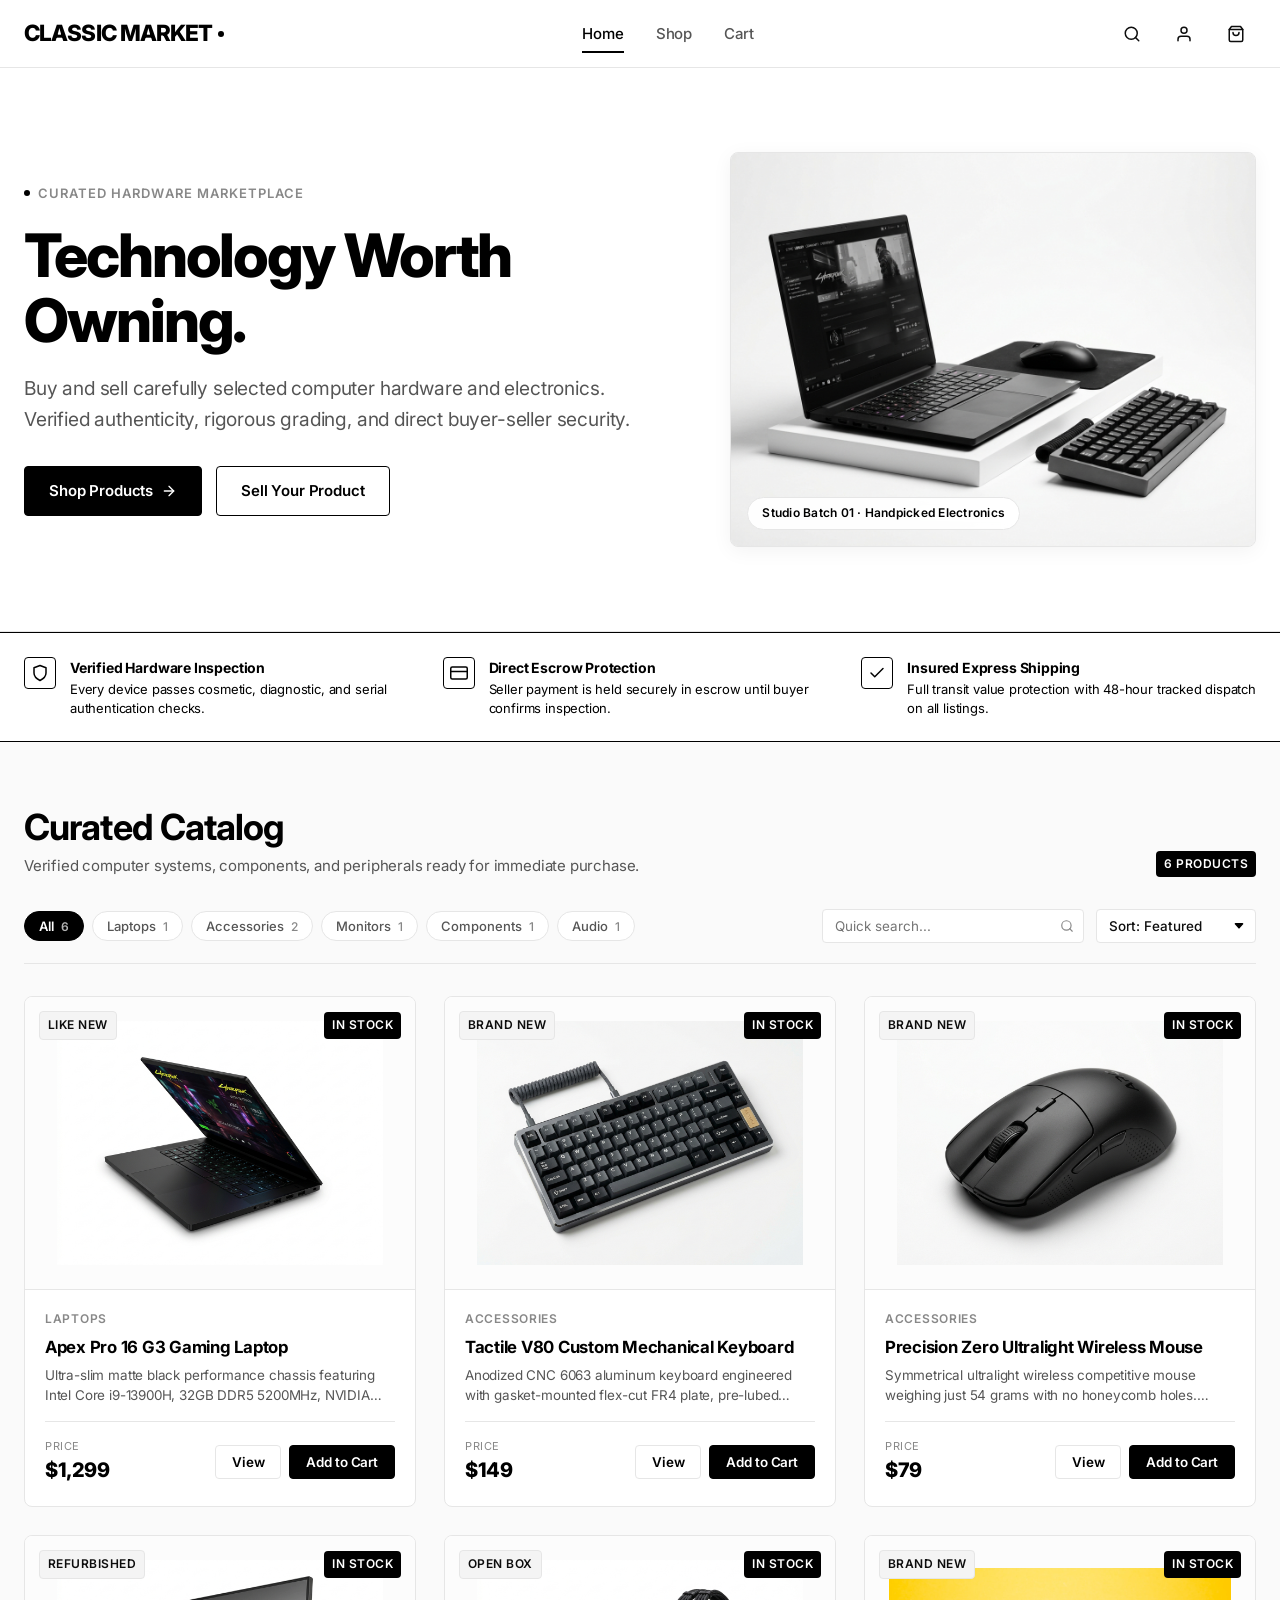
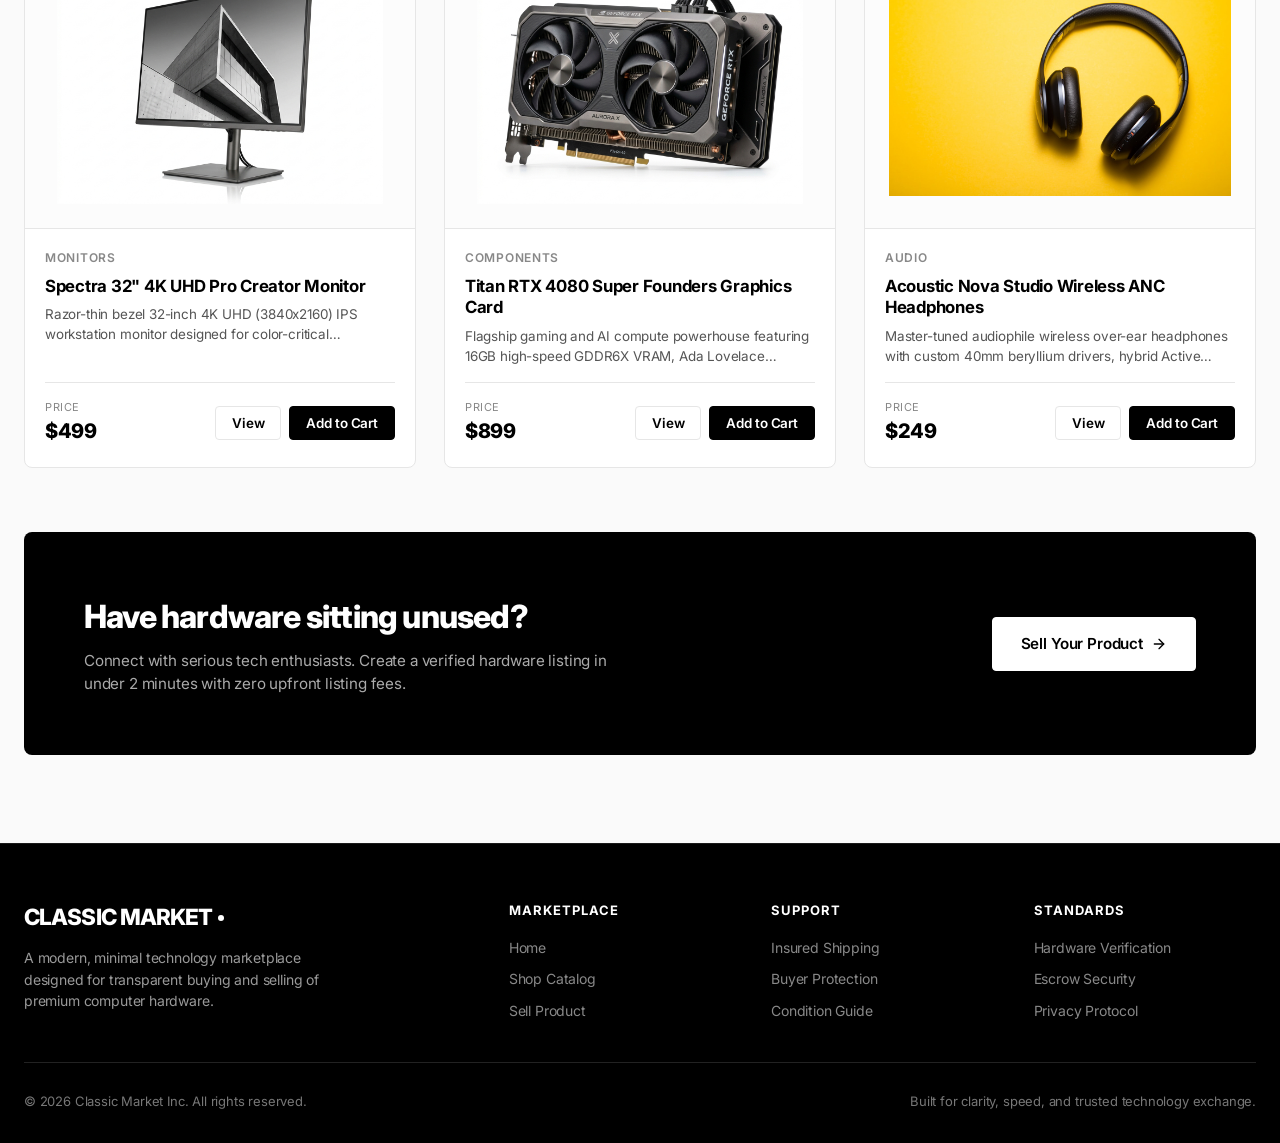
==== index.html @ a759ac74 "Initial commit" ====
<!DOCTYPE html>
<html lang="en">
<head>
  <meta charset="UTF-8">
  <meta name="viewport" content="width=device-width, initial-scale=1.0">
  <title>Classic Market — Technology Worth Owning | Premium Computer Electronics Marketplace</title>
  <meta name="description" content="Classic Market is a modern, curated marketplace to buy and sell premium computer hardware, laptops, mechanical keyboards, GPUs, monitors, and audio equipment.">
  <meta name="theme-color" content="#000000">

  <!-- Open Graph / Social Sharing -->
  <meta property="og:type" content="website">
  <meta property="og:title" content="Classic Market — Premium Computer Electronics Marketplace">
  <meta property="og:description" content="Buy and sell carefully selected computer hardware and electronics with verified authenticity and secure escrow.">
  <meta property="og:image" content="assets/images/hero-tech.jpg">

  <!-- Favicon / Minimal SVG -->
  <link rel="icon" type="image/svg+xml" href="data:image/svg+xml,<svg xmlns='http://www.w3.org/2000/svg' viewBox='0 0 100 100'><rect width='100' height='100' rx='20' fill='%23000000'/><text x='50' y='68' font-size='52' font-family='sans-serif' font-weight='900' fill='%23ffffff' text-anchor='middle'>C</text></svg>">

  <!-- Preload Fonts & Styles -->
  <link rel="preconnect" href="https://fonts.googleapis.com">
  <link rel="preconnect" href="https://fonts.gstatic.com" crossorigin>
  <link rel="stylesheet" href="css/style.css">

  <!-- Structured Data (JSON-LD) -->
  <script type="application/ld+json">
  {
    "@context": "https://schema.org",
    "@type": "WebSite",
    "name": "Classic Market",
    "url": "https://classicmarket.tech",
    "potentialAction": {
      "@type": "SearchAction",
      "target": "https://classicmarket.tech/#shop?q={search_term_string}",
      "query-input": "required name=search_term_string"
    }
  }
  </script>
</head>
<body>

  <!-- =======================================================================
       SITE HEADER
       ======================================================================= -->
  <header class="site-header" id="siteHeader">
    <div class="container header-inner">
      
      <!-- Brand Logo -->
      <a href="index.html" class="brand-logo" aria-label="Classic Market Home">
        CLASSIC MARKET<span class="brand-dot" aria-hidden="true"></span>
      </a>

      <!-- Desktop Navigation -->
      <nav class="desktop-nav" aria-label="Primary Navigation">
        <a href="index.html" class="nav-link active" aria-current="page">Home</a>
        <a href="#shop" class="nav-link">Shop</a>
        <button type="button" class="nav-link" id="navCartLink">Cart <span class="nav-cart-pill" id="navCartPill" style="display: none;">(0)</span></button>
      </nav>

      <!-- Header Actions -->
      <div class="header-actions">
        <!-- Search Toggle Button -->
        <button class="btn-icon" id="searchToggleBtn" aria-label="Search catalog" title="Search catalog">
          <svg width="18" height="18" viewBox="0 0 24 24" fill="none" stroke="currentColor" stroke-width="2" stroke-linecap="round" stroke-linejoin="round" aria-hidden="true">
            <circle cx="11" cy="11" r="8"></circle>
            <line x1="21" y1="21" x2="16.65" y2="16.65"></line>
          </svg>
        </button>

        <!-- Account / Login Button -->
        <button class="btn-icon desktop-only" id="accountToggleBtn" aria-label="Account Login" title="Account">
          <svg width="18" height="18" viewBox="0 0 24 24" fill="none" stroke="currentColor" stroke-width="2" stroke-linecap="round" stroke-linejoin="round" aria-hidden="true">
            <path d="M20 21v-2a4 4 0 0 0-4-4H8a4 4 0 0 0-4 4v2"></path>
            <circle cx="12" cy="7" r="4"></circle>
          </svg>
        </button>

        <!-- Cart Button -->
        <button class="btn-icon cart-btn" id="cartToggleBtn" aria-label="Open shopping cart" title="Shopping Cart">
          <svg width="18" height="18" viewBox="0 0 24 24" fill="none" stroke="currentColor" stroke-width="2" stroke-linecap="round" stroke-linejoin="round" aria-hidden="true">
            <path d="M6 2L3 6v14a2 2 0 0 0 2 2h14a2 2 0 0 0 2-2V6l-3-4z"></path>
            <line x1="3" y1="6" x2="21" y2="6"></line>
            <path d="M16 10a4 4 0 0 1-8 0"></path>
          </svg>
          <span class="cart-badge" id="cartBadge" style="display: none;">0</span>
        </button>

        <!-- Mobile Menu Toggle Button -->
        <button class="btn-icon mobile-toggle" id="mobileToggleBtn" aria-label="Open mobile navigation menu">
          <svg width="20" height="20" viewBox="0 0 24 24" fill="none" stroke="currentColor" stroke-width="2" stroke-linecap="round" stroke-linejoin="round" aria-hidden="true">
            <line x1="3" y1="12" x2="21" y2="12"></line>
            <line x1="3" y1="6" x2="21" y2="6"></line>
            <line x1="3" y1="18" x2="21" y2="18"></line>
          </svg>
        </button>
      </div>

    </div>

    <!-- Header Search Overlay Bar -->
    <div class="header-search-bar" id="headerSearchBar" role="search">
      <div class="header-search-inner">
        <input type="text" id="headerSearchInput" class="header-search-input" placeholder="Search laptops, keyboards, monitors, components..." autocomplete="off">
        <button class="btn-icon search-close-btn" id="closeHeaderSearchBtn" aria-label="Close search">
          <svg width="18" height="18" viewBox="0 0 24 24" fill="none" stroke="currentColor" stroke-width="2" stroke-linecap="round" stroke-linejoin="round" aria-hidden="true">
            <line x1="18" y1="6" x2="6" y2="18"></line>
            <line x1="6" y1="6" x2="18" y2="18"></line>
          </svg>
        </button>
      </div>
    </div>
  </header>

  <!-- =======================================================================
       MOBILE NAVIGATION DRAWER
       ======================================================================= -->
  <div class="mobile-menu" id="mobileMenu" aria-hidden="true">
    <div class="mobile-backdrop"></div>
    <div class="mobile-drawer" role="dialog" aria-modal="true" aria-label="Mobile Navigation">
      <div class="mobile-drawer-header">
        <span class="brand-logo">CLASSIC MARKET<span class="brand-dot"></span></span>
        <button class="btn-icon" id="closeMobileMenuBtn" aria-label="Close menu">
          <svg width="20" height="20" viewBox="0 0 24 24" fill="none" stroke="currentColor" stroke-width="2" stroke-linecap="round" stroke-linejoin="round" aria-hidden="true">
            <line x1="18" y1="6" x2="6" y2="18"></line>
            <line x1="6" y1="6" x2="18" y2="18"></line>
          </svg>
        </button>
      </div>
      <nav class="mobile-nav-list">
        <a href="index.html" class="mobile-nav-link">Home</a>
        <a href="#shop" class="mobile-nav-link">Shop Products</a>
        <button type="button" class="mobile-nav-link" id="mobileCartLink" style="text-align: left; background: none; border: none; width: 100%; cursor: pointer;">Cart <span id="mobileCartPill" style="display: none;">(0)</span></button>
      </nav>
      <div class="mobile-drawer-footer">
        <a href="sell.html" class="btn btn-primary" style="width: 100%;">Sell Hardware</a>
      </div>
    </div>
  </div>

  <!-- =======================================================================
       MAIN CONTENT
       ======================================================================= -->
  <main id="mainContent">

    <!-- HERO SECTION -->
    <section class="hero-section" aria-label="Introduction">
      <div class="container hero-grid">
        <div class="hero-content">
          <div class="hero-kicker">
            <span class="hero-kicker-dot" aria-hidden="true"></span>
            Curated Hardware Marketplace
          </div>
          <h1 class="h1-title">Technology Worth Owning.</h1>
          <p class="lead-text">
            Buy and sell carefully selected computer hardware and electronics. Verified authenticity, rigorous grading, and direct buyer-seller security.
          </p>
          <div class="hero-actions">
            <a href="#shop" class="btn btn-primary">
              Shop Products
              <svg width="16" height="16" viewBox="0 0 24 24" fill="none" stroke="currentColor" stroke-width="2" stroke-linecap="round" stroke-linejoin="round" aria-hidden="true">
                <line x1="5" y1="12" x2="19" y2="12"></line>
                <polyline points="12 5 19 12 12 19"></polyline>
              </svg>
            </a>
            <a href="sell.html" class="btn btn-secondary">
              Sell Your Product
            </a>
          </div>
        </div>

        <div class="hero-media">
          <img src="assets/images/hero-tech.jpg" alt="Minimalist gaming laptop, mechanical keyboard, and precision mouse workspace setup" class="hero-img" width="800" height="600" fetchpriority="high">
          <div class="hero-caption-pill">
            Studio Batch 01 · Handpicked Electronics
          </div>
        </div>
      </div>
    </section>

    <!-- VALUE PROPOSITION / TRUST STRIP -->
    <section class="trust-strip" aria-label="Marketplace Guarantees">
      <div class="container trust-grid">
        <div class="trust-item">
          <div class="trust-icon" aria-hidden="true">
            <svg width="18" height="18" viewBox="0 0 24 24" fill="none" stroke="currentColor" stroke-width="2" stroke-linecap="round" stroke-linejoin="round">
              <path d="M12 22s8-4 8-10V5l-8-3-8 3v7c0 6 8 10 8 10z"></path>
            </svg>
          </div>
          <div class="trust-text">
            <h4>Verified Hardware Inspection</h4>
            <p>Every device passes cosmetic, diagnostic, and serial authentication checks.</p>
          </div>
        </div>

        <div class="trust-item">
          <div class="trust-icon" aria-hidden="true">
            <svg width="18" height="18" viewBox="0 0 24 24" fill="none" stroke="currentColor" stroke-width="2" stroke-linecap="round" stroke-linejoin="round">
              <rect x="1" y="4" width="22" height="16" rx="2" ry="2"></rect>
              <line x1="1" y1="10" x2="23" y2="10"></line>
            </svg>
          </div>
          <div class="trust-text">
            <h4>Direct Escrow Protection</h4>
            <p>Seller payment is held securely in escrow until buyer confirms inspection.</p>
          </div>
        </div>

        <div class="trust-item">
          <div class="trust-icon" aria-hidden="true">
            <svg width="18" height="18" viewBox="0 0 24 24" fill="none" stroke="currentColor" stroke-width="2" stroke-linecap="round" stroke-linejoin="round">
              <polyline points="20 6 9 17 4 12"></polyline>
            </svg>
          </div>
          <div class="trust-text">
            <h4>Insured Express Shipping</h4>
            <p>Full transit value protection with 48-hour tracked dispatch on all listings.</p>
          </div>
        </div>
      </div>
    </section>

    <!-- SHOP / PRODUCT CATALOG SECTION -->
    <section class="shop-section" id="shop" aria-labelledby="catalogHeading">
      <div class="container">
        
        <!-- Section Title & Counter -->
        <div class="section-header">
          <div class="section-title-group">
            <h2 class="h2-title" id="catalogHeading">Curated Catalog</h2>
            <p>Verified computer systems, components, and peripherals ready for immediate purchase.</p>
          </div>
          <span class="badge badge-dark" id="productCountDisplay">6 products</span>
        </div>

        <!-- Discovery Filter & Sort Bar -->
        <div class="discovery-bar">
          <!-- Category Filter Chips -->
          <div class="category-filters" role="tablist" aria-label="Filter products by category">
            <button class="filter-chip active" data-category="all" role="tab" aria-selected="true">
              All <span class="filter-count">6</span>
            </button>
            <button class="filter-chip" data-category="laptops" role="tab" aria-selected="false">
              Laptops <span class="filter-count">1</span>
            </button>
            <button class="filter-chip" data-category="accessories" role="tab" aria-selected="false">
              Accessories <span class="filter-count">2</span>
            </button>
            <button class="filter-chip" data-category="monitors" role="tab" aria-selected="false">
              Monitors <span class="filter-count">1</span>
            </button>
            <button class="filter-chip" data-category="components" role="tab" aria-selected="false">
              Components <span class="filter-count">1</span>
            </button>
            <button class="filter-chip" data-category="audio" role="tab" aria-selected="false">
              Audio <span class="filter-count">1</span>
            </button>
          </div>

          <!-- Live Catalog Search & Sort Dropdown -->
          <div class="discovery-right">
            <div class="catalog-search-wrap">
              <input type="search" id="catalogSearchInput" class="catalog-search-input" placeholder="Quick search..." aria-label="Search current products">
              <svg class="catalog-search-icon" width="14" height="14" viewBox="0 0 24 24" fill="none" stroke="currentColor" stroke-width="2" stroke-linecap="round" stroke-linejoin="round" aria-hidden="true">
                <circle cx="11" cy="11" r="8"></circle>
                <line x1="21" y1="21" x2="16.65" y2="16.65"></line>
              </svg>
            </div>

            <select id="sortSelect" class="sort-select" aria-label="Sort products">
              <option value="featured">Sort: Featured</option>
              <option value="price-asc">Price: Low to High</option>
              <option value="price-desc">Price: High to Low</option>
            </select>
          </div>
        </div>

        <!-- 6 Products Grid -->
        <div class="product-grid" id="productGrid" aria-live="polite">
          <!-- Populated dynamically via products.js & app.js -->
        </div>

        <!-- Sell CTA Banner -->
        <div class="sell-cta-banner">
          <div class="sell-cta-text">
            <h3>Have hardware sitting unused?</h3>
            <p>Connect with serious tech enthusiasts. Create a verified hardware listing in under 2 minutes with zero upfront listing fees.</p>
          </div>
          <a href="sell.html" class="btn sell-cta-btn">
            Sell Your Product
            <svg width="16" height="16" viewBox="0 0 24 24" fill="none" stroke="currentColor" stroke-width="2" stroke-linecap="round" stroke-linejoin="round" aria-hidden="true">
              <line x1="5" y1="12" x2="19" y2="12"></line>
              <polyline points="12 5 19 12 12 19"></polyline>
            </svg>
          </a>
        </div>

      </div>
    </section>

  </main>

  <!-- =======================================================================
       SITE FOOTER
       ======================================================================= -->
  <footer class="site-footer">
    <div class="container">
      <div class="footer-top">
        
        <div class="footer-brand">
          <a href="index.html" class="brand-logo">CLASSIC MARKET<span class="brand-dot"></span></a>
          <p class="footer-desc">
            A modern, minimal technology marketplace designed for transparent buying and selling of premium computer hardware.
          </p>
        </div>

        <div class="footer-col">
          <h4>Marketplace</h4>
          <nav class="footer-links" aria-label="Footer Marketplace Navigation">
            <a href="index.html" class="footer-link">Home</a>
            <a href="#shop" class="footer-link">Shop Catalog</a>
            <a href="sell.html" class="footer-link">Sell Product</a>
          </nav>
        </div>

        <div class="footer-col">
          <h4>Support</h4>
          <nav class="footer-links" aria-label="Footer Support Navigation">
            <a href="#siteHeader" class="footer-link">Insured Shipping</a>
            <a href="#siteHeader" class="footer-link">Buyer Protection</a>
            <a href="#siteHeader" class="footer-link">Condition Guide</a>
          </nav>
        </div>

        <div class="footer-col">
          <h4>Standards</h4>
          <nav class="footer-links" aria-label="Footer Standards Navigation">
            <a href="#siteHeader" class="footer-link">Hardware Verification</a>
            <a href="#siteHeader" class="footer-link">Escrow Security</a>
            <a href="#siteHeader" class="footer-link">Privacy Protocol</a>
          </nav>
        </div>

      </div>

      <div class="footer-bottom">
        <p>© 2026 Classic Market Inc. All rights reserved.</p>
        <p>Built for clarity, speed, and trusted technology exchange.</p>
      </div>
    </div>
  </footer>

  <!-- =======================================================================
       PRODUCT QUICK VIEW MODAL
       ======================================================================= -->
  <div class="modal-overlay" id="quickViewModal" aria-hidden="true" role="dialog" aria-modal="true" aria-labelledby="qvTitle">
    <div class="quick-view-box">
      <button class="modal-close-btn" id="closeQuickViewBtn" aria-label="Close product details">
        <svg width="20" height="20" viewBox="0 0 24 24" fill="none" stroke="currentColor" stroke-width="2" stroke-linecap="round" stroke-linejoin="round" aria-hidden="true">
          <line x1="18" y1="6" x2="6" y2="18"></line>
          <line x1="6" y1="6" x2="18" y2="18"></line>
        </svg>
      </button>

      <div class="quick-view-grid">
        <div class="quick-view-media">
          <img id="qvImage" src="" alt="" width="450" height="340">
        </div>
        <div class="quick-view-details">
          <div class="qv-meta">
            <span class="badge badge-dark" id="qvCategory"></span>
            <span class="badge badge-condition" id="qvCondition"></span>
          </div>
          <h2 class="qv-title" id="qvTitle"></h2>
          <div class="qv-price" id="qvPrice"></div>
          
          <div class="qv-condition-box">
            <strong>Condition Report:</strong> <span id="qvConditionNote"></span>
          </div>

          <p class="qv-desc" id="qvDesc"></p>

          <table class="qv-specs-table" aria-label="Technical Specifications">
            <tbody id="qvSpecsList"></tbody>
          </table>

          <div style="font-size: 0.8125rem; color: var(--color-mid-gray); margin-bottom: 20px;">
            Listed by <strong id="qvSeller" style="color: var(--color-black);"></strong> · <span id="qvLocation"></span>
          </div>

          <div class="qv-actions">
            <button class="btn btn-primary" id="qvAddToCartBtn" style="flex: 1;">
              Add to Cart
            </button>
          </div>
        </div>
      </div>
    </div>
  </div>

  <!-- =======================================================================
       CART DRAWER
       ======================================================================= -->
  <div class="cart-drawer-wrap" id="cartDrawerWrap" aria-hidden="true">
    <div class="cart-backdrop"></div>
    <div class="cart-drawer" role="dialog" aria-modal="true" aria-label="Shopping Cart">
      <div class="cart-header">
        <div style="display: flex; align-items: baseline; gap: 8px;">
          <h3 class="h3-title">Your Cart</h3>
          <span id="cartCountDrawer" style="font-size: 0.84rem; color: var(--color-mid-gray);">(0 items)</span>
        </div>
        <button class="btn-icon" id="closeCartBtn" aria-label="Close cart drawer">
          <svg width="20" height="20" viewBox="0 0 24 24" fill="none" stroke="currentColor" stroke-width="2" stroke-linecap="round" stroke-linejoin="round" aria-hidden="true">
            <line x1="18" y1="6" x2="6" y2="18"></line>
            <line x1="6" y1="6" x2="18" y2="18"></line>
          </svg>
        </button>
      </div>

      <div class="cart-body">
        <div id="cartItemsList" class="cart-items-list">
          <!-- Cart row items rendered dynamically -->
        </div>

        <div id="cartEmptyState" class="cart-empty" style="display: none;">
          <div class="cart-empty-icon" aria-hidden="true">
            <svg width="48" height="48" viewBox="0 0 24 24" fill="none" stroke="currentColor" stroke-width="1.5" stroke-linecap="round" stroke-linejoin="round">
              <path d="M6 2L3 6v14a2 2 0 0 0 2 2h14a2 2 0 0 0 2-2V6l-3-4z"></path>
              <line x1="3" y1="6" x2="21" y2="6"></line>
              <path d="M16 10a4 4 0 0 1-8 0"></path>
            </svg>
          </div>
          <h4 style="font-size: 1.05rem; font-weight: 700; margin-bottom: 6px;">Your cart is empty</h4>
          <p style="font-size: 0.84rem; color: var(--color-muted-gray); margin-bottom: 20px;">Explore verified computers, components, and accessories to get started.</p>
          <a href="#shop" class="btn btn-secondary btn-sm" onclick="document.getElementById('cartDrawerWrap').classList.remove('open');">Browse Catalog</a>
        </div>
      </div>

      <div class="cart-footer">
        <div class="cart-summary-row">
          <span>Shipping (Tracked & Insured)</span>
          <span style="font-weight: 600; color: var(--color-black);">Complimentary</span>
        </div>
        <div class="cart-summary-row">
          <span>Escrow Protection Guarantee</span>
          <span style="font-weight: 600; color: var(--color-black);">Included</span>
        </div>
        <div class="cart-summary-row total">
          <span>Subtotal</span>
          <span id="cartSubtotal">$0</span>
        </div>
        <button class="btn btn-primary cart-checkout-btn" id="checkoutBtn">
          Checkout with Escrow
        </button>
      </div>
    </div>
  </div>

  <!-- =======================================================================
       ACCOUNT / MEMBER MODAL
       ======================================================================= -->
  <div class="modal-overlay" id="accountModal" aria-hidden="true" role="dialog" aria-modal="true" aria-labelledby="accountModalTitle">
    <div class="account-modal-box">
      <button class="modal-close-btn" id="closeAccountModalBtn" aria-label="Close login dialog">
        <svg width="20" height="20" viewBox="0 0 24 24" fill="none" stroke="currentColor" stroke-width="2" stroke-linecap="round" stroke-linejoin="round" aria-hidden="true">
          <line x1="18" y1="6" x2="6" y2="18"></line>
          <line x1="6" y1="6" x2="18" y2="18"></line>
        </svg>
      </button>
      <h3 id="accountModalTitle">CLASSIC MARKET ID</h3>
      <p>Sign in to manage your hardware listings and track purchased electronics.</p>
      <form class="account-form" id="demoAccountForm">
        <div class="form-group">
          <label class="form-label" for="memberEmail">Member Email</label>
          <input type="email" id="memberEmail" class="form-input" placeholder="alex@domain.com" required>
        </div>
        <div class="form-group">
          <label class="form-label" for="memberKey">Security Passcode</label>
          <input type="password" id="memberKey" class="form-input" placeholder="••••••••" required>
        </div>
        <button type="submit" class="btn btn-primary" style="margin-top: 8px;">Sign In</button>
      </form>
    </div>
  </div>

  <!-- Scripts -->
  <script src="js/products.js"></script>
  <script src="js/app.js"></script>
</body>
</html>
---- css/style.css ----
/* ==========================================================================
   Classic Market — Premium Minimal Technology Marketplace
   Design System: Monochrome / Black & White / High Performance
   ========================================================================== */

@import url('https://fonts.googleapis.com/css2?family=Inter:wght@300;400;500;600;700;800&display=swap');

/* --- CSS Custom Properties / Design Tokens --- */
:root {
  --color-black: #000000;
  --color-white: #ffffff;
  --color-near-black: #0d0d0d;
  --color-dark-gray: #1a1a1a;
  --color-mid-gray: #555555;
  --color-muted-gray: #888888;
  --color-border: #e6e6e6;
  --color-border-hover: #111111;
  --color-bg-page: #fafafa;
  --color-bg-card: #ffffff;
  --color-bg-secondary: #f4f4f4;
  --color-bg-tertiary: #ebebeb;

  --font-sans: 'Inter', -apple-system, BlinkMacSystemFont, 'Segoe UI', Roboto, Helvetica, Arial, sans-serif;
  
  --radius-sm: 4px;
  --radius-md: 8px;
  --radius-lg: 12px;
  --radius-pill: 9999px;

  --transition-fast: 150ms cubic-bezier(0.16, 1, 0.3, 1);
  --transition-normal: 220ms cubic-bezier(0.16, 1, 0.3, 1);

  --shadow-subtle: 0 1px 3px rgba(0, 0, 0, 0.04);
  --shadow-card: 0 4px 20px rgba(0, 0, 0, 0.05);
  --shadow-dropdown: 0 12px 32px rgba(0, 0, 0, 0.08);
  --shadow-modal: 0 24px 64px rgba(0, 0, 0, 0.16);

  --header-height: 68px;
  --container-max: 1280px;
}

/* --- Base & Reset --- */
*, *::before, *::after {
  box-sizing: border-box;
  margin: 0;
  padding: 0;
}

html {
  font-size: 16px;
  scroll-behavior: smooth;
  -webkit-text-size-adjust: 100%;
}

body {
  font-family: var(--font-sans);
  background-color: var(--color-bg-page);
  color: var(--color-near-black);
  line-height: 1.55;
  letter-spacing: -0.011em;
  -webkit-font-smoothing: antialiased;
  -moz-osx-font-smoothing: grayscale;
  overflow-x: hidden;
  min-height: 100vh;
  display: flex;
  flex-direction: column;
}

img {
  max-width: 100%;
  height: auto;
  display: block;
}

button, input, select, textarea {
  font-family: inherit;
  font-size: inherit;
  color: inherit;
  border: none;
  background: none;
}

button {
  cursor: pointer;
  touch-action: manipulation;
}

a {
  color: inherit;
  text-decoration: none;
}

ul, ol {
  list-style: none;
}

/* Accessibility Focus States */
:focus-visible {
  outline: 2px solid var(--color-black);
  outline-offset: 2px;
}

/* Container Utility */
.container {
  width: 100%;
  max-width: var(--container-max);
  margin-left: auto;
  margin-right: auto;
  padding-left: 24px;
  padding-right: 24px;
}

/* --- Typography Utilities --- */
.h1-title {
  font-size: clamp(2.4rem, 5vw, 3.75rem);
  font-weight: 800;
  line-height: 1.08;
  letter-spacing: -0.035em;
  color: var(--color-black);
}

.h2-title {
  font-size: clamp(1.75rem, 3vw, 2.25rem);
  font-weight: 700;
  line-height: 1.18;
  letter-spacing: -0.025em;
  color: var(--color-black);
}

.h3-title {
  font-size: 1.25rem;
  font-weight: 600;
  line-height: 1.3;
  letter-spacing: -0.015em;
}

.lead-text {
  font-size: clamp(1rem, 1.5vw, 1.2rem);
  color: var(--color-mid-gray);
  line-height: 1.6;
  font-weight: 400;
}

/* --- Buttons --- */
.btn {
  display: inline-flex;
  align-items: center;
  justify-content: center;
  gap: 8px;
  font-weight: 600;
  font-size: 0.9375rem;
  letter-spacing: -0.01em;
  padding: 12px 24px;
  border-radius: var(--radius-sm);
  transition: background-color var(--transition-fast), color var(--transition-fast), border-color var(--transition-fast), transform var(--transition-fast);
  white-space: nowrap;
  user-select: none;
}

.btn:active {
  transform: scale(0.98);
}

.btn-primary {
  background-color: var(--color-black);
  color: var(--color-white);
  border: 1px solid var(--color-black);
}

.btn-primary:hover {
  background-color: var(--color-dark-gray);
  border-color: var(--color-dark-gray);
}

.btn-secondary {
  background-color: var(--color-white);
  color: var(--color-black);
  border: 1px solid var(--color-black);
}

.btn-secondary:hover {
  background-color: var(--color-bg-secondary);
}

.btn-outline {
  background-color: transparent;
  color: var(--color-black);
  border: 1px solid var(--color-border);
}

.btn-outline:hover {
  border-color: var(--color-black);
}

.btn-sm {
  padding: 8px 16px;
  font-size: 0.84rem;
}

.btn-icon {
  display: inline-flex;
  align-items: center;
  justify-content: center;
  width: 40px;
  height: 40px;
  border-radius: var(--radius-sm);
  color: var(--color-near-black);
  transition: background-color var(--transition-fast);
  position: relative;
}

.btn-icon:hover {
  background-color: var(--color-bg-secondary);
}

/* Badges */
.badge {
  display: inline-flex;
  align-items: center;
  gap: 4px;
  font-size: 0.75rem;
  font-weight: 600;
  text-transform: uppercase;
  letter-spacing: 0.04em;
  padding: 4px 8px;
  border-radius: var(--radius-sm);
}

.badge-condition {
  background-color: var(--color-bg-secondary);
  color: var(--color-near-black);
  border: 1px solid var(--color-border);
}

.badge-dark {
  background-color: var(--color-black);
  color: var(--color-white);
}

/* ==========================================================================
   HEADER
   ========================================================================== */
.site-header {
  position: sticky;
  top: 0;
  z-index: 100;
  background-color: rgba(255, 255, 255, 0.94);
  backdrop-filter: blur(12px);
  -webkit-backdrop-filter: blur(12px);
  border-bottom: 1px solid var(--color-border);
  height: var(--header-height);
  transition: box-shadow var(--transition-fast);
}

.site-header.scrolled {
  box-shadow: var(--shadow-subtle);
}

.header-inner {
  display: flex;
  align-items: center;
  justify-content: space-between;
  height: 100%;
}

/* Logo */
.brand-logo {
  font-size: 1.4rem;
  font-weight: 800;
  letter-spacing: -0.04em;
  color: var(--color-black);
  display: flex;
  align-items: center;
  gap: 6px;
  text-transform: uppercase;
}

.brand-dot {
  width: 6px;
  height: 6px;
  background-color: var(--color-black);
  border-radius: 50%;
  display: inline-block;
}

/* Desktop Navigation */
.desktop-nav {
  display: flex;
  align-items: center;
  gap: 32px;
}

.nav-link {
  font-size: 0.9375rem;
  font-weight: 500;
  color: var(--color-mid-gray);
  transition: color var(--transition-fast);
  position: relative;
  padding: 8px 0;
  background: none;
  border: none;
  cursor: pointer;
  display: inline-flex;
  align-items: center;
  gap: 4px;
}

.nav-cart-pill {
  font-size: 0.75rem;
  font-weight: 700;
  color: var(--color-black);
}

.nav-link:hover,
.nav-link.active {
  color: var(--color-black);
}

.nav-link.active::after {
  content: '';
  position: absolute;
  bottom: 0;
  left: 0;
  right: 0;
  height: 2px;
  background-color: var(--color-black);
}

/* Header Actions */
.header-actions {
  display: flex;
  align-items: center;
  gap: 12px;
}

.cart-btn {
  position: relative;
}

.cart-badge {
  position: absolute;
  top: 4px;
  right: 4px;
  background-color: var(--color-black);
  color: var(--color-white);
  font-size: 0.6875rem;
  font-weight: 700;
  width: 18px;
  height: 18px;
  border-radius: 50%;
  display: flex;
  align-items: center;
  justify-content: center;
  pointer-events: none;
}

.mobile-toggle {
  display: none;
}

/* Header Search Bar (Compact Overlay) */
.header-search-bar {
  position: absolute;
  top: 100%;
  left: 0;
  right: 0;
  background-color: var(--color-white);
  border-bottom: 1px solid var(--color-border);
  padding: 14px 24px;
  box-shadow: var(--shadow-dropdown);
  display: none;
  animation: slideDown 180ms ease-out;
}

.header-search-bar.open {
  display: block;
}

.header-search-inner {
  max-width: 680px;
  margin: 0 auto;
  position: relative;
  display: flex;
  align-items: center;
}

.header-search-input {
  width: 100%;
  padding: 12px 44px 12px 16px;
  background-color: var(--color-bg-secondary);
  border: 1px solid var(--color-border);
  border-radius: var(--radius-sm);
  font-size: 0.95rem;
  color: var(--color-black);
  transition: border-color var(--transition-fast);
}

.header-search-input:focus {
  border-color: var(--color-black);
  background-color: var(--color-white);
}

.search-close-btn {
  position: absolute;
  right: 8px;
  padding: 8px;
  color: var(--color-muted-gray);
}

.search-close-btn:hover {
  color: var(--color-black);
}

/* ==========================================================================
   MOBILE NAVIGATION DRAWER
   ========================================================================== */
.mobile-menu {
  position: fixed;
  inset: 0;
  z-index: 200;
  visibility: hidden;
  pointer-events: none;
  transition: visibility var(--transition-normal);
}

.mobile-menu.open {
  visibility: visible;
  pointer-events: auto;
}

.mobile-backdrop {
  position: absolute;
  inset: 0;
  background-color: rgba(0, 0, 0, 0.4);
  backdrop-filter: blur(4px);
  opacity: 0;
  transition: opacity var(--transition-normal);
}

.mobile-menu.open .mobile-backdrop {
  opacity: 1;
}

.mobile-drawer {
  position: absolute;
  top: 0;
  right: 0;
  bottom: 0;
  width: 100%;
  max-width: 320px;
  background-color: var(--color-white);
  padding: 24px;
  display: flex;
  flex-direction: column;
  transform: translateX(100%);
  transition: transform var(--transition-normal);
  box-shadow: var(--shadow-modal);
}

.mobile-menu.open .mobile-drawer {
  transform: translateX(0);
}

.mobile-drawer-header {
  display: flex;
  align-items: center;
  justify-content: space-between;
  padding-bottom: 20px;
  border-bottom: 1px solid var(--color-border);
  margin-bottom: 24px;
}

.mobile-nav-list {
  display: flex;
  flex-direction: column;
  gap: 16px;
}

.mobile-nav-link {
  font-size: 1.15rem;
  font-weight: 600;
  color: var(--color-near-black);
  display: block;
  padding: 8px 0;
  border-bottom: 1px solid var(--color-bg-secondary);
}

.mobile-drawer-footer {
  margin-top: auto;
  padding-top: 24px;
  display: flex;
  flex-direction: column;
  gap: 12px;
}

/* ==========================================================================
   HERO SECTION (HOME)
   ========================================================================== */
.hero-section {
  padding: clamp(48px, 8vw, 84px) 0;
  border-bottom: 1px solid var(--color-border);
  background-color: var(--color-white);
}

.hero-grid {
  display: grid;
  grid-template-columns: 1.1fr 0.9fr;
  align-items: center;
  gap: clamp(32px, 5vw, 64px);
}

.hero-content {
  display: flex;
  flex-direction: column;
  gap: 20px;
}

.hero-kicker {
  display: inline-flex;
  align-items: center;
  gap: 8px;
  font-size: 0.8125rem;
  font-weight: 600;
  text-transform: uppercase;
  letter-spacing: 0.08em;
  color: var(--color-muted-gray);
}

.hero-kicker-dot {
  width: 6px;
  height: 6px;
  background-color: var(--color-black);
  border-radius: 50%;
}

.hero-actions {
  display: flex;
  align-items: center;
  gap: 14px;
  margin-top: 12px;
  flex-wrap: wrap;
}

.hero-media {
  position: relative;
  background-color: var(--color-bg-page);
  border: 1px solid var(--color-border);
  border-radius: var(--radius-md);
  overflow: hidden;
  box-shadow: var(--shadow-card);
}

.hero-img {
  width: 100%;
  height: auto;
  aspect-ratio: 4 / 3;
  object-fit: cover;
}

.hero-caption-pill {
  position: absolute;
  bottom: 16px;
  left: 16px;
  background-color: rgba(255, 255, 255, 0.92);
  backdrop-filter: blur(8px);
  border: 1px solid var(--color-border);
  padding: 6px 14px;
  border-radius: var(--radius-pill);
  font-size: 0.75rem;
  font-weight: 600;
  letter-spacing: 0.02em;
  color: var(--color-black);
}

/* ==========================================================================
   TRUST METRICS / VALUE STRIP
   ========================================================================== */
.trust-strip {
  border-top: 1px solid var(--color-black);
  border-bottom: 1px solid var(--color-black);
  background-color: var(--color-white);
  padding: 24px 0;
}

.trust-grid {
  display: grid;
  grid-template-columns: repeat(3, 1fr);
  gap: 24px;
}

.trust-item {
  display: flex;
  align-items: flex-start;
  gap: 14px;
}

.trust-icon {
  width: 32px;
  height: 32px;
  border: 1.5px solid var(--color-black);
  border-radius: var(--radius-sm);
  display: flex;
  align-items: center;
  justify-content: center;
  flex-shrink: 0;
  color: var(--color-black);
}

.trust-text h4 {
  font-size: 0.875rem;
  font-weight: 700;
  color: var(--color-black);
  margin-bottom: 2px;
}

.trust-text p {
  font-size: 0.8125rem;
  color: var(--color-black);
  line-height: 1.4;
  font-weight: 400;
}

/* ==========================================================================
   SHOP / PRODUCT DISCOVERY SECTION
   ========================================================================== */
.shop-section {
  padding: 64px 0 88px;
  flex: 1;
}

.section-header {
  display: flex;
  align-items: flex-end;
  justify-content: space-between;
  margin-bottom: 32px;
  flex-wrap: wrap;
  gap: 16px;
}

.section-title-group h2 {
  margin-bottom: 6px;
}

.section-title-group p {
  font-size: 0.9375rem;
  color: var(--color-mid-gray);
}

/* Discovery Controls (Filters, Sorting, Search) */
.discovery-bar {
  display: flex;
  align-items: center;
  justify-content: space-between;
  gap: 16px;
  margin-bottom: 32px;
  padding-bottom: 20px;
  border-bottom: 1px solid var(--color-border);
  flex-wrap: wrap;
}

.category-filters {
  display: flex;
  align-items: center;
  gap: 8px;
  flex-wrap: wrap;
}

.filter-chip {
  padding: 6px 14px;
  border-radius: var(--radius-pill);
  font-size: 0.8125rem;
  font-weight: 500;
  background-color: var(--color-white);
  border: 1px solid var(--color-border);
  color: var(--color-mid-gray);
  transition: all var(--transition-fast);
}

.filter-chip:hover {
  border-color: var(--color-black);
  color: var(--color-black);
}

.filter-chip.active {
  background-color: var(--color-black);
  border-color: var(--color-black);
  color: var(--color-white);
  font-weight: 600;
}

.filter-count {
  font-size: 0.75rem;
  opacity: 0.7;
  margin-left: 4px;
}

.discovery-right {
  display: flex;
  align-items: center;
  gap: 12px;
  flex-wrap: wrap;
}

.catalog-search-wrap {
  position: relative;
  min-width: 200px;
}

.catalog-search-input {
  width: 100%;
  padding: 8px 32px 8px 12px;
  background-color: var(--color-white);
  border: 1px solid var(--color-border);
  border-radius: var(--radius-sm);
  font-size: 0.84rem;
  color: var(--color-black);
  transition: border-color var(--transition-fast);
}

.catalog-search-input:focus {
  border-color: var(--color-black);
}

.catalog-search-icon {
  position: absolute;
  right: 10px;
  top: 50%;
  transform: translateY(-50%);
  color: var(--color-muted-gray);
  pointer-events: none;
}

.sort-select {
  padding: 8px 28px 8px 12px;
  background-color: var(--color-white);
  border: 1px solid var(--color-border);
  border-radius: var(--radius-sm);
  font-size: 0.84rem;
  font-weight: 500;
  color: var(--color-near-black);
  cursor: pointer;
  appearance: none;
  background-image: url("data:image/svg+xml,%3Csvg xmlns='http://www.w3.org/2000/svg' width='12' height='12' fill='%23000000' viewBox='0 0 16 16'%3E%3Cpath d='M7.247 11.14L2.451 5.658C1.885 5.013 2.345 4 3.204 4h9.592a1 1 0 0 1 .753 1.659l-4.796 5.48a1 1 0 0 1-1.506 0z'/%3E%3C/svg%3E");
  background-repeat: no-repeat;
  background-position: right 10px center;
}

.sort-select:focus {
  border-color: var(--color-black);
}

/* ==========================================================================
   PRODUCT GRID & CARD
   ========================================================================== */
.product-grid {
  display: grid;
  grid-template-columns: repeat(3, 1fr);
  gap: 28px;
}

.product-card {
  background-color: var(--color-bg-card);
  border: 1px solid var(--color-border);
  border-radius: var(--radius-md);
  overflow: hidden;
  display: flex;
  flex-direction: column;
  transition: border-color var(--transition-fast), box-shadow var(--transition-fast);
}

.product-card:hover {
  border-color: #bbbbbb;
  box-shadow: var(--shadow-card);
}

.product-image-wrap {
  position: relative;
  background-color: #fcfcfc;
  padding: 24px;
  display: flex;
  align-items: center;
  justify-content: center;
  aspect-ratio: 4 / 3;
  overflow: hidden;
  border-bottom: 1px solid var(--color-border);
  cursor: pointer;
}

.product-img {
  width: 100%;
  height: 100%;
  object-fit: contain;
  transition: transform var(--transition-normal);
}

.product-card:hover .product-img {
  transform: scale(1.03);
}

.product-card-top-badges {
  position: absolute;
  top: 14px;
  left: 14px;
  right: 14px;
  display: flex;
  justify-content: space-between;
  align-items: center;
  pointer-events: none;
}

.product-body {
  padding: 20px;
  display: flex;
  flex-direction: column;
  flex: 1;
}

.product-meta-row {
  display: flex;
  align-items: center;
  justify-content: space-between;
  margin-bottom: 8px;
}

.product-category-tag {
  font-size: 0.75rem;
  text-transform: uppercase;
  letter-spacing: 0.06em;
  font-weight: 600;
  color: var(--color-muted-gray);
}

.product-title {
  font-size: 1.05rem;
  font-weight: 700;
  line-height: 1.3;
  color: var(--color-black);
  margin-bottom: 8px;
  letter-spacing: -0.015em;
  cursor: pointer;
}

.product-title:hover {
  text-decoration: underline;
}

.product-desc {
  font-size: 0.84rem;
  color: var(--color-mid-gray);
  line-height: 1.45;
  margin-bottom: 16px;
  display: -webkit-box;
  -webkit-line-clamp: 2;
  -webkit-box-orient: vertical;
  overflow: hidden;
}

.product-footer {
  margin-top: auto;
  padding-top: 16px;
  border-top: 1px solid var(--color-border);
  display: flex;
  align-items: center;
  justify-content: space-between;
  gap: 12px;
}

.product-price-block {
  display: flex;
  flex-direction: column;
}

.price-label {
  font-size: 0.6875rem;
  text-transform: uppercase;
  letter-spacing: 0.05em;
  color: var(--color-muted-gray);
}

.product-price {
  font-size: 1.25rem;
  font-weight: 800;
  color: var(--color-black);
  letter-spacing: -0.02em;
}

.product-actions-group {
  display: flex;
  align-items: center;
  gap: 8px;
}

/* Empty Catalog State */
.empty-catalog {
  grid-column: 1 / -1;
  text-align: center;
  padding: 64px 24px;
  background-color: var(--color-white);
  border: 1px dashed var(--color-border);
  border-radius: var(--radius-md);
}

.empty-catalog h3 {
  font-size: 1.25rem;
  font-weight: 700;
  margin-bottom: 8px;
}

.empty-catalog p {
  color: var(--color-mid-gray);
  margin-bottom: 20px;
}

/* ==========================================================================
   SELL CTA BANNER (HOMEPAGE)
   ========================================================================== */
.sell-cta-banner {
  margin-top: 64px;
  background-color: var(--color-black);
  color: var(--color-white);
  border-radius: var(--radius-md);
  padding: clamp(36px, 5vw, 60px);
  display: flex;
  align-items: center;
  justify-content: space-between;
  gap: 32px;
  flex-wrap: wrap;
}

.sell-cta-text h3 {
  font-size: clamp(1.5rem, 2.5vw, 2rem);
  font-weight: 800;
  letter-spacing: -0.025em;
  margin-bottom: 8px;
}

.sell-cta-text p {
  font-size: 0.95rem;
  color: #aaaaaa;
  max-width: 540px;
  line-height: 1.5;
}

.sell-cta-btn {
  background-color: var(--color-white);
  color: var(--color-black);
  border: 1px solid var(--color-white);
  padding: 14px 28px;
  font-size: 0.95rem;
}

.sell-cta-btn:hover {
  background-color: var(--color-bg-secondary);
}

/* ==========================================================================
   PAGE 2: SELL PRODUCT FORM
   ========================================================================== */
.sell-page-wrapper {
  padding: 56px 0 88px;
  flex: 1;
}

.sell-form-header {
  max-width: 760px;
  margin: 0 auto 36px;
  text-align: left;
}

.sell-form-header h1 {
  margin-bottom: 8px;
}

.sell-form-header p {
  font-size: 1.05rem;
  color: var(--color-mid-gray);
}

.sell-form-card {
  max-width: 760px;
  margin: 0 auto;
  background-color: var(--color-bg-card);
  border: 1px solid var(--color-border);
  border-radius: var(--radius-md);
  padding: clamp(24px, 5vw, 44px);
  box-shadow: var(--shadow-card);
}

.form-fieldset {
  margin-bottom: 36px;
  padding-bottom: 32px;
  border-bottom: 1px solid var(--color-border);
}

.form-fieldset:last-of-type {
  border-bottom: none;
  margin-bottom: 24px;
  padding-bottom: 0;
}

.fieldset-legend {
  font-size: 1.05rem;
  font-weight: 700;
  color: var(--color-black);
  margin-bottom: 6px;
  letter-spacing: -0.015em;
}

.fieldset-desc {
  font-size: 0.84rem;
  color: var(--color-muted-gray);
  margin-bottom: 20px;
}

.form-grid {
  display: grid;
  grid-template-columns: repeat(2, 1fr);
  gap: 20px;
}

.form-group {
  display: flex;
  flex-direction: column;
  gap: 6px;
}

.form-group.full-width {
  grid-column: 1 / -1;
}

.form-label {
  font-size: 0.84rem;
  font-weight: 600;
  color: var(--color-near-black);
}

.form-label .required {
  color: var(--color-black);
}

.form-input,
.form-select,
.form-textarea {
  width: 100%;
  padding: 11px 14px;
  background-color: var(--color-white);
  border: 1px solid var(--color-border);
  border-radius: var(--radius-sm);
  font-size: 0.9375rem;
  color: var(--color-black);
  transition: border-color var(--transition-fast);
}

.form-input:focus,
.form-select:focus,
.form-textarea:focus {
  border-color: var(--color-black);
  background-color: #ffffff;
}

.form-input.is-invalid,
.form-select.is-invalid,
.form-textarea.is-invalid {
  border-color: #000000;
  background-color: #fafafa;
}

.input-error-msg {
  font-size: 0.75rem;
  color: var(--color-dark-gray);
  font-weight: 600;
  display: none;
}

.input-error-msg.visible {
  display: block;
}

.price-input-wrap {
  position: relative;
  display: flex;
  align-items: center;
}

.price-symbol {
  position: absolute;
  left: 14px;
  font-weight: 600;
  color: var(--color-mid-gray);
  pointer-events: none;
}

.price-input-wrap .form-input {
  padding-left: 28px;
}

/* Image Upload Dropzone */
.dropzone {
  border: 2px dashed var(--color-border);
  border-radius: var(--radius-md);
  padding: 32px 20px;
  text-align: center;
  background-color: var(--color-bg-secondary);
  cursor: pointer;
  transition: border-color var(--transition-fast), background-color var(--transition-fast);
  position: relative;
}

.dropzone:hover,
.dropzone.dragover {
  border-color: var(--color-black);
  background-color: var(--color-white);
}

.dropzone-icon {
  margin: 0 auto 12px;
  color: var(--color-black);
  width: 36px;
  height: 36px;
}

.dropzone-text {
  font-size: 0.9375rem;
  font-weight: 600;
  color: var(--color-black);
  margin-bottom: 4px;
}

.dropzone-subtext {
  font-size: 0.78rem;
  color: var(--color-muted-gray);
}

.hidden-file-input {
  position: absolute;
  inset: 0;
  opacity: 0;
  cursor: pointer;
  width: 100%;
  height: 100%;
}

/* Image Preview Box */
.image-preview-container {
  display: none;
  margin-top: 16px;
  border: 1px solid var(--color-border);
  border-radius: var(--radius-sm);
  padding: 12px;
  background-color: var(--color-white);
  align-items: center;
  justify-content: space-between;
}

.image-preview-container.active {
  display: flex;
}

.preview-meta {
  display: flex;
  align-items: center;
  gap: 12px;
}

.preview-thumb {
  width: 56px;
  height: 56px;
  object-fit: cover;
  border-radius: var(--radius-sm);
  border: 1px solid var(--color-border);
}

.preview-name {
  font-size: 0.84rem;
  font-weight: 600;
  color: var(--color-black);
}

.preview-size {
  font-size: 0.75rem;
  color: var(--color-muted-gray);
}

.remove-img-btn {
  font-size: 0.8125rem;
  font-weight: 600;
  color: var(--color-dark-gray);
  padding: 6px 12px;
  border-radius: var(--radius-sm);
  border: 1px solid var(--color-border);
}

.remove-img-btn:hover {
  background-color: var(--color-bg-secondary);
  border-color: var(--color-black);
}

/* Form Submit Button */
.sell-submit-btn {
  width: 100%;
  padding: 16px;
  font-size: 1.05rem;
  font-weight: 700;
}

/* ==========================================================================
   MODALS & DRAWERS (CART, QUICK VIEW, ACCOUNT, CONFIRMATION)
   ========================================================================== */
.modal-overlay {
  position: fixed;
  inset: 0;
  z-index: 300;
  background-color: rgba(0, 0, 0, 0.55);
  backdrop-filter: blur(6px);
  display: none;
  align-items: center;
  justify-content: center;
  padding: 20px;
  animation: fadeIn 150ms ease-out forwards;
}

.modal-overlay.open {
  display: flex;
}

/* Cart Drawer (Slides from Right) */
.cart-drawer-wrap {
  position: fixed;
  inset: 0;
  z-index: 350;
  visibility: hidden;
  transition: visibility var(--transition-normal);
}

.cart-drawer-wrap.open {
  visibility: visible;
}

.cart-backdrop {
  position: absolute;
  inset: 0;
  background-color: rgba(0, 0, 0, 0.5);
  backdrop-filter: blur(4px);
  opacity: 0;
  transition: opacity var(--transition-normal);
}

.cart-drawer-wrap.open .cart-backdrop {
  opacity: 1;
}

.cart-drawer {
  position: absolute;
  top: 0;
  right: 0;
  bottom: 0;
  width: 100%;
  max-width: 440px;
  background-color: var(--color-white);
  display: flex;
  flex-direction: column;
  transform: translateX(100%);
  transition: transform var(--transition-normal);
  box-shadow: var(--shadow-modal);
}

.cart-drawer-wrap.open .cart-drawer {
  transform: translateX(0);
}

.cart-header {
  padding: 20px 24px;
  border-bottom: 1px solid var(--color-border);
  display: flex;
  align-items: center;
  justify-content: space-between;
}

.cart-body {
  padding: 24px;
  flex: 1;
  overflow-y: auto;
}

.cart-items-list {
  display: flex;
  flex-direction: column;
  gap: 16px;
}

.cart-item-row {
  display: flex;
  align-items: center;
  gap: 16px;
  padding-bottom: 16px;
  border-bottom: 1px solid var(--color-border);
}

.cart-item-img {
  width: 64px;
  height: 64px;
  border-radius: var(--radius-sm);
  border: 1px solid var(--color-border);
  object-fit: contain;
  background-color: #fafafa;
  padding: 4px;
  flex-shrink: 0;
}

.cart-item-info {
  flex: 1;
}

.cart-item-title {
  font-size: 0.875rem;
  font-weight: 600;
  color: var(--color-black);
  margin-bottom: 2px;
  line-height: 1.3;
}

.cart-item-meta {
  font-size: 0.75rem;
  color: var(--color-muted-gray);
  margin-bottom: 6px;
}

.cart-item-price {
  font-size: 0.9375rem;
  font-weight: 700;
  color: var(--color-black);
}

.cart-qty-controls {
  display: flex;
  align-items: center;
  gap: 8px;
  margin-top: 6px;
}

.qty-btn {
  width: 24px;
  height: 24px;
  border: 1px solid var(--color-border);
  border-radius: var(--radius-sm);
  display: inline-flex;
  align-items: center;
  justify-content: center;
  font-size: 0.875rem;
  font-weight: 600;
}

.qty-btn:hover {
  border-color: var(--color-black);
}

.qty-val {
  font-size: 0.84rem;
  font-weight: 600;
  min-width: 18px;
  text-align: center;
}

.cart-item-remove {
  color: var(--color-muted-gray);
  padding: 6px;
  font-size: 1.1rem;
}

.cart-item-remove:hover {
  color: var(--color-black);
}

.cart-empty {
  text-align: center;
  padding: 48px 12px;
}

.cart-empty-icon {
  margin: 0 auto 16px;
  color: var(--color-muted-gray);
}

.cart-footer {
  padding: 20px 24px;
  border-top: 1px solid var(--color-border);
  background-color: #fafafa;
}

.cart-summary-row {
  display: flex;
  align-items: center;
  justify-content: space-between;
  margin-bottom: 8px;
  font-size: 0.875rem;
  color: var(--color-mid-gray);
}

.cart-summary-row.total {
  font-size: 1.15rem;
  font-weight: 800;
  color: var(--color-black);
  margin-top: 12px;
  padding-top: 12px;
  border-top: 1px dashed var(--color-border);
}

.cart-checkout-btn {
  width: 100%;
  margin-top: 16px;
  padding: 14px;
}

/* Quick View Modal Box */
.quick-view-box {
  background-color: var(--color-white);
  border-radius: var(--radius-md);
  max-width: 880px;
  width: 100%;
  max-height: 90vh;
  overflow-y: auto;
  position: relative;
  box-shadow: var(--shadow-modal);
  animation: zoomIn 180ms ease-out;
}

.modal-close-btn {
  position: absolute;
  top: 16px;
  right: 16px;
  width: 36px;
  height: 36px;
  border-radius: 50%;
  background-color: var(--color-bg-secondary);
  display: flex;
  align-items: center;
  justify-content: center;
  color: var(--color-near-black);
  z-index: 10;
  transition: background-color var(--transition-fast);
}

.modal-close-btn:hover {
  background-color: var(--color-bg-tertiary);
}

.quick-view-grid {
  display: grid;
  grid-template-columns: 1fr 1.15fr;
}

.quick-view-media {
  background-color: #fafafa;
  padding: 40px;
  display: flex;
  align-items: center;
  justify-content: center;
  border-right: 1px solid var(--color-border);
}

.quick-view-media img {
  max-height: 340px;
  object-fit: contain;
}

.quick-view-details {
  padding: 36px;
  display: flex;
  flex-direction: column;
}

.qv-meta {
  display: flex;
  align-items: center;
  gap: 8px;
  margin-bottom: 12px;
}

.qv-title {
  font-size: 1.4rem;
  font-weight: 800;
  letter-spacing: -0.025em;
  margin-bottom: 8px;
  line-height: 1.25;
}

.qv-price {
  font-size: 1.6rem;
  font-weight: 800;
  color: var(--color-black);
  margin-bottom: 16px;
}

.qv-condition-box {
  background-color: var(--color-bg-secondary);
  border: 1px solid var(--color-border);
  padding: 10px 14px;
  border-radius: var(--radius-sm);
  font-size: 0.8125rem;
  margin-bottom: 16px;
}

.qv-condition-box strong {
  color: var(--color-black);
}

.qv-desc {
  font-size: 0.875rem;
  color: var(--color-mid-gray);
  line-height: 1.55;
  margin-bottom: 20px;
}

.qv-specs-table {
  width: 100%;
  border-collapse: collapse;
  margin-bottom: 24px;
  font-size: 0.8125rem;
}

.qv-specs-table tr {
  border-bottom: 1px solid var(--color-border);
}

.qv-specs-table td {
  padding: 8px 0;
}

.qv-specs-table td:first-child {
  color: var(--color-muted-gray);
  font-weight: 500;
  width: 40%;
}

.qv-specs-table td:last-child {
  color: var(--color-black);
  font-weight: 600;
}

.qv-actions {
  display: flex;
  align-items: center;
  gap: 12px;
  margin-top: auto;
}

/* Account Modal Box */
.account-modal-box {
  background-color: var(--color-white);
  border-radius: var(--radius-md);
  max-width: 420px;
  width: 100%;
  padding: 36px;
  position: relative;
  box-shadow: var(--shadow-modal);
}

.account-modal-box h3 {
  font-size: 1.35rem;
  font-weight: 800;
  margin-bottom: 6px;
  letter-spacing: -0.02em;
}

.account-modal-box p {
  font-size: 0.875rem;
  color: var(--color-mid-gray);
  margin-bottom: 24px;
}

.account-form {
  display: flex;
  flex-direction: column;
  gap: 16px;
}

/* Toast Notification */
.toast-msg {
  position: fixed;
  bottom: 24px;
  right: 24px;
  background-color: var(--color-black);
  color: var(--color-white);
  padding: 12px 20px;
  border-radius: var(--radius-sm);
  font-size: 0.875rem;
  font-weight: 600;
  box-shadow: var(--shadow-dropdown);
  z-index: 500;
  display: flex;
  align-items: center;
  gap: 10px;
  transform: translateY(100px);
  opacity: 0;
  transition: transform 220ms ease, opacity 220ms ease;
}

.toast-msg.show {
  transform: translateY(0);
  opacity: 1;
}

/* ==========================================================================
   FOOTER
   ========================================================================== */
.site-footer {
  background-color: var(--color-black);
  color: var(--color-white);
  padding: 56px 0 32px;
  border-top: 1px solid var(--color-dark-gray);
}

.footer-top {
  display: grid;
  grid-template-columns: 2fr 1fr 1fr 1fr;
  gap: 40px;
  padding-bottom: 40px;
  border-bottom: 1px solid #222222;
}

.footer-brand .brand-logo {
  color: var(--color-white);
  margin-bottom: 12px;
}

.footer-brand .brand-dot {
  background-color: var(--color-white);
}

.footer-desc {
  font-size: 0.875rem;
  color: #999999;
  line-height: 1.55;
  max-width: 320px;
}

.footer-col h4 {
  font-size: 0.8125rem;
  font-weight: 700;
  text-transform: uppercase;
  letter-spacing: 0.08em;
  margin-bottom: 16px;
  color: #ffffff;
}

.footer-links {
  display: flex;
  flex-direction: column;
  gap: 10px;
}

.footer-link {
  font-size: 0.875rem;
  color: #888888;
  transition: color var(--transition-fast);
}

.footer-link:hover {
  color: #ffffff;
}

.footer-bottom {
  display: flex;
  align-items: center;
  justify-content: space-between;
  padding-top: 28px;
  font-size: 0.8125rem;
  color: #777777;
  flex-wrap: wrap;
  gap: 12px;
}

/* ==========================================================================
   ANIMATIONS & KEYFRAMES (SUBTLE & COMPLIANT)
   ========================================================================== */
@keyframes fadeIn {
  from { opacity: 0; }
  to { opacity: 1; }
}

@keyframes slideDown {
  from { opacity: 0; transform: translateY(-8px); }
  to { opacity: 1; transform: translateY(0); }
}

@keyframes zoomIn {
  from { opacity: 0; transform: scale(0.97); }
  to { opacity: 1; transform: scale(1); }
}

/* Prefers Reduced Motion override */
@media (prefers-reduced-motion: reduce) {
  *, *::before, *::after {
    animation-duration: 0.01ms !important;
    animation-iteration-count: 1 !important;
    transition-duration: 0.01ms !important;
    scroll-behavior: auto !important;
  }
}

/* ==========================================================================
   RESPONSIVE DESIGN (BREAKPOINTS)
   ========================================================================== */

/* Tablet (max-width: 1024px) */
@media (max-width: 1024px) {
  .product-grid {
    grid-template-columns: repeat(2, 1fr);
    gap: 20px;
  }

  .footer-top {
    grid-template-columns: 1fr 1fr;
    gap: 32px;
  }
}

/* Small Tablet / Large Mobile (max-width: 768px) */
@media (max-width: 768px) {
  :root {
    --header-height: 60px;
  }

  .desktop-nav {
    display: none;
  }

  .desktop-only {
    display: none !important;
  }

  .mobile-toggle {
    display: inline-flex;
  }

  .hero-grid {
    grid-template-columns: 1fr;
    gap: 36px;
  }

  .trust-grid {
    grid-template-columns: 1fr;
    gap: 16px;
  }

  .form-grid {
    grid-template-columns: 1fr;
  }

  .quick-view-grid {
    grid-template-columns: 1fr;
  }

  .quick-view-media {
    border-right: none;
    border-bottom: 1px solid var(--color-border);
    padding: 24px;
  }

  .quick-view-details {
    padding: 24px;
  }

  .sell-cta-banner {
    padding: 32px 24px;
  }
}

/* Mobile Devices (max-width: 480px) */
@media (max-width: 480px) {
  .container {
    padding-left: 16px;
    padding-right: 16px;
  }

  .product-grid {
    grid-template-columns: 1fr;
  }

  .discovery-bar {
    flex-direction: column;
    align-items: stretch;
  }

  .discovery-right {
    flex-direction: column;
    align-items: stretch;
  }

  .catalog-search-wrap {
    width: 100%;
  }

  .sort-select {
    width: 100%;
  }

  .footer-top {
    grid-template-columns: 1fr;
    gap: 28px;
  }

  .footer-bottom {
    flex-direction: column;
    align-items: flex-start;
  }

  .sell-form-card {
    padding: 20px 16px;
  }
}
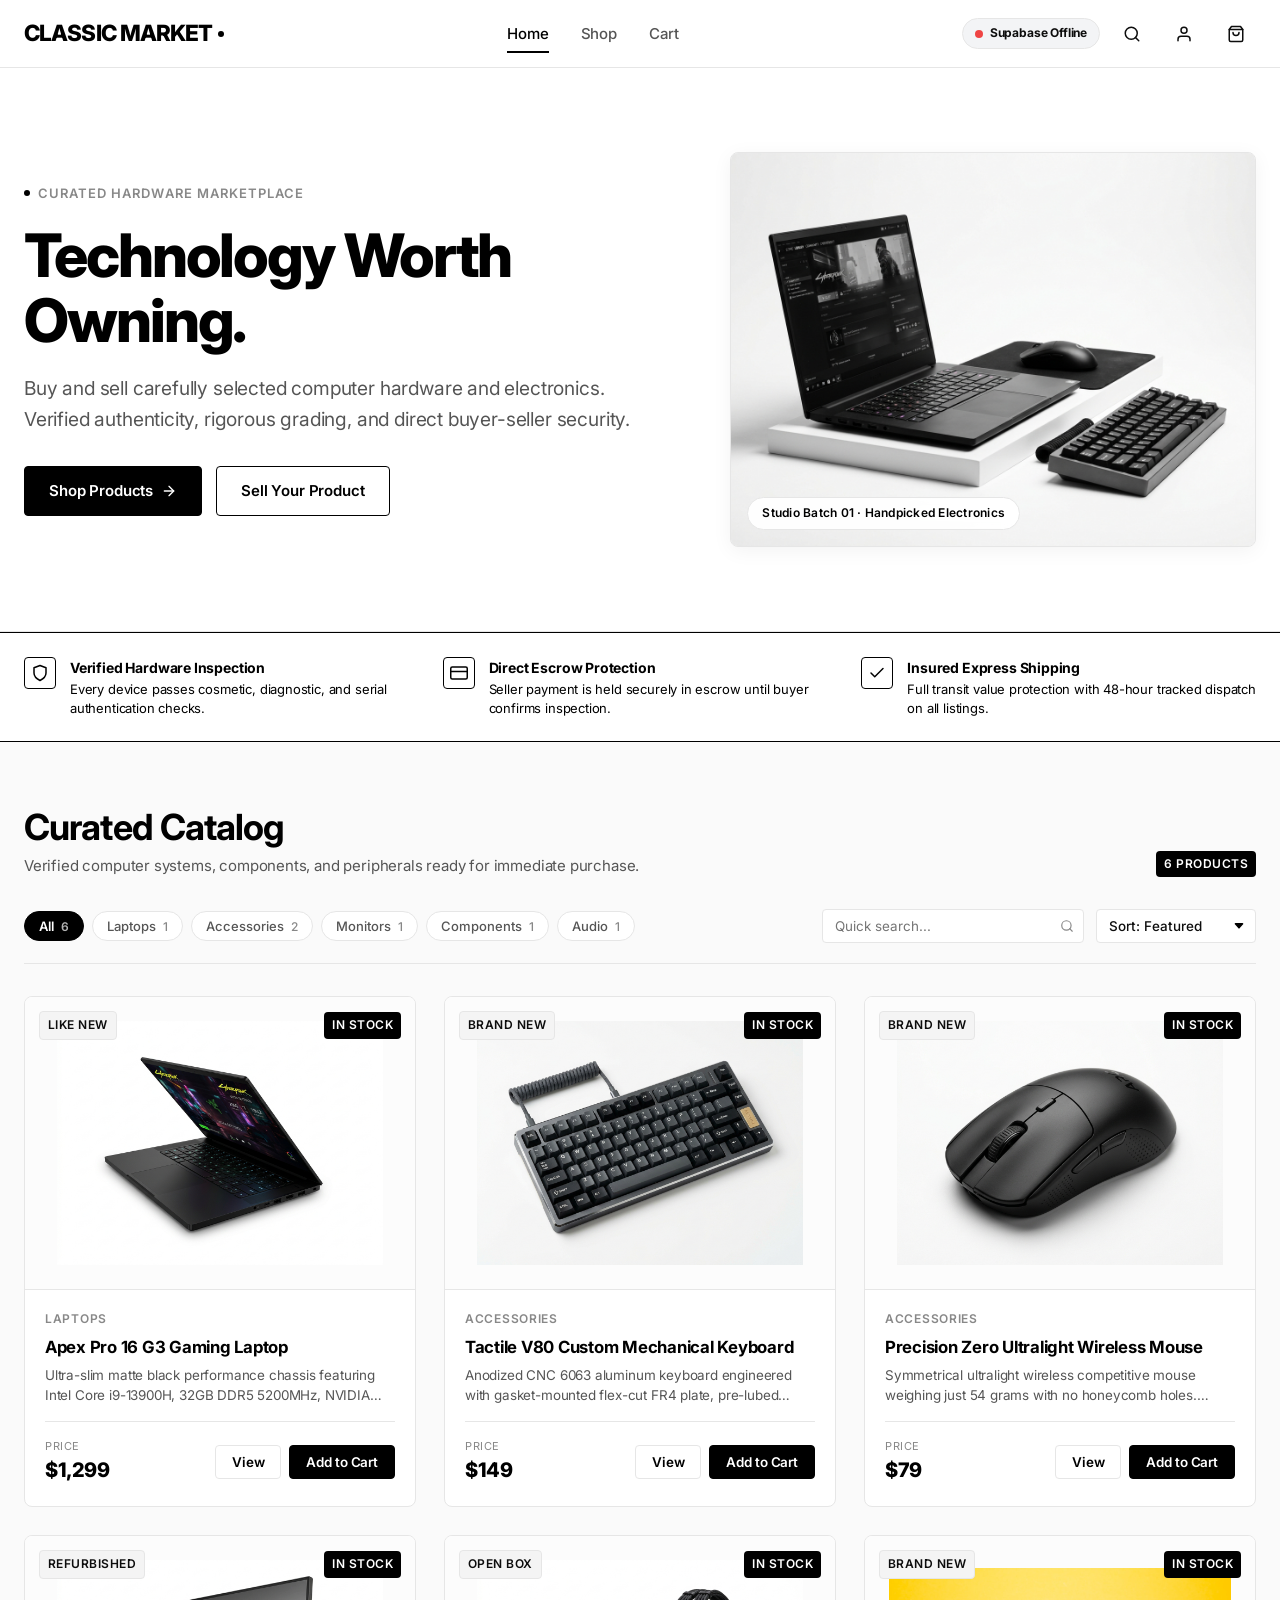
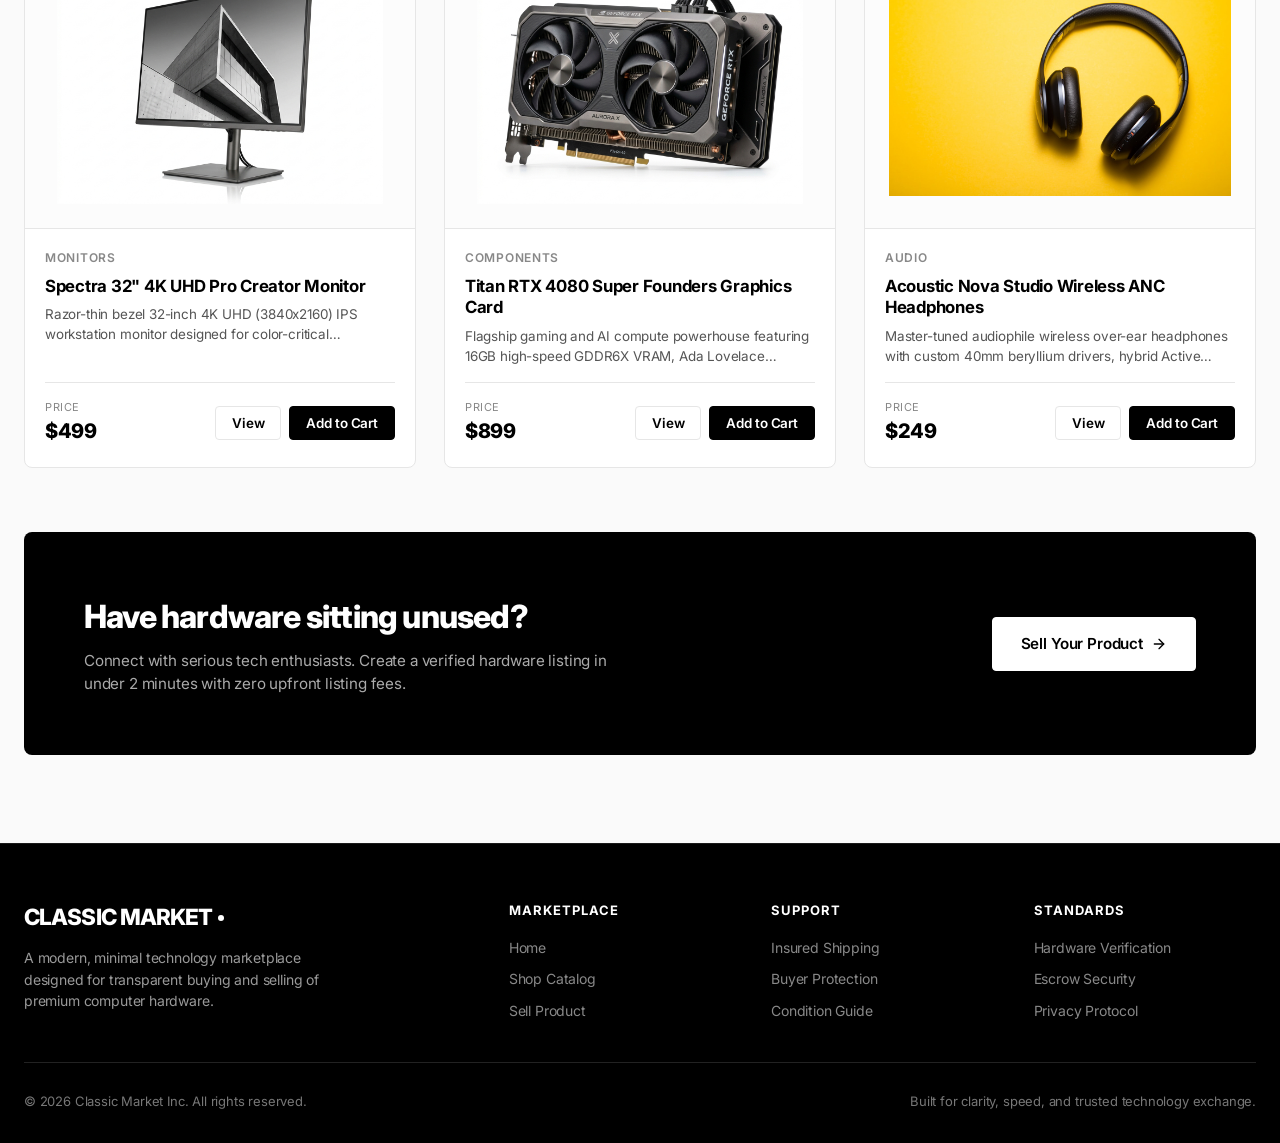
==== commit 2b250c98: "Add real-time Supabase status badge and direct REST API client" ====
--- a/index.html
+++ b/index.html
@@ -58,6 +58,12 @@
 
       <!-- Header Actions -->
       <div class="header-actions">
+        <!-- Supabase Database Status Badge -->
+        <div class="btn-supabase-status" id="supabaseStatusBtn" title="Supabase Database Status">
+          <span class="status-pulse-dot" id="supabaseDot"></span>
+          <span class="status-text" id="supabaseStatusText">Supabase Live</span>
+        </div>
+
         <!-- Search Toggle Button -->
         <button class="btn-icon" id="searchToggleBtn" aria-label="Search catalog" title="Search catalog">
           <svg width="18" height="18" viewBox="0 0 24 24" fill="none" stroke="currentColor" stroke-width="2" stroke-linecap="round" stroke-linejoin="round" aria-hidden="true">
@@ -402,55 +408,153 @@
   <div class="cart-drawer-wrap" id="cartDrawerWrap" aria-hidden="true">
     <div class="cart-backdrop"></div>
     <div class="cart-drawer" role="dialog" aria-modal="true" aria-label="Shopping Cart">
-      <div class="cart-header">
-        <div style="display: flex; align-items: baseline; gap: 8px;">
-          <h3 class="h3-title">Your Cart</h3>
-          <span id="cartCountDrawer" style="font-size: 0.84rem; color: var(--color-mid-gray);">(0 items)</span>
-        </div>
-        <button class="btn-icon" id="closeCartBtn" aria-label="Close cart drawer">
-          <svg width="20" height="20" viewBox="0 0 24 24" fill="none" stroke="currentColor" stroke-width="2" stroke-linecap="round" stroke-linejoin="round" aria-hidden="true">
-            <line x1="18" y1="6" x2="6" y2="18"></line>
-            <line x1="6" y1="6" x2="18" y2="18"></line>
-          </svg>
-        </button>
-      </div>
-
-      <div class="cart-body">
-        <div id="cartItemsList" class="cart-items-list">
-          <!-- Cart row items rendered dynamically -->
-        </div>
-
-        <div id="cartEmptyState" class="cart-empty" style="display: none;">
-          <div class="cart-empty-icon" aria-hidden="true">
-            <svg width="48" height="48" viewBox="0 0 24 24" fill="none" stroke="currentColor" stroke-width="1.5" stroke-linecap="round" stroke-linejoin="round">
-              <path d="M6 2L3 6v14a2 2 0 0 0 2 2h14a2 2 0 0 0 2-2V6l-3-4z"></path>
-              <line x1="3" y1="6" x2="21" y2="6"></line>
-              <path d="M16 10a4 4 0 0 1-8 0"></path>
+      
+      <!-- VIEW 1: CART ITEMS VIEW -->
+      <div class="cart-drawer-view" id="cartItemsView">
+        <div class="cart-header">
+          <div style="display: flex; align-items: baseline; gap: 8px;">
+            <h3 class="h3-title">Your Cart</h3>
+            <span id="cartCountDrawer" style="font-size: 0.84rem; color: var(--color-mid-gray);">(0 items)</span>
+          </div>
+          <button class="btn-icon" id="closeCartBtn" aria-label="Close cart drawer">
+            <svg width="20" height="20" viewBox="0 0 24 24" fill="none" stroke="currentColor" stroke-width="2" stroke-linecap="round" stroke-linejoin="round" aria-hidden="true">
+              <line x1="18" y1="6" x2="6" y2="18"></line>
+              <line x1="6" y1="6" x2="18" y2="18"></line>
             </svg>
-          </div>
-          <h4 style="font-size: 1.05rem; font-weight: 700; margin-bottom: 6px;">Your cart is empty</h4>
-          <p style="font-size: 0.84rem; color: var(--color-muted-gray); margin-bottom: 20px;">Explore verified computers, components, and accessories to get started.</p>
-          <a href="#shop" class="btn btn-secondary btn-sm" onclick="document.getElementById('cartDrawerWrap').classList.remove('open');">Browse Catalog</a>
-        </div>
-      </div>
-
-      <div class="cart-footer">
-        <div class="cart-summary-row">
-          <span>Shipping (Tracked & Insured)</span>
-          <span style="font-weight: 600; color: var(--color-black);">Complimentary</span>
-        </div>
-        <div class="cart-summary-row">
-          <span>Escrow Protection Guarantee</span>
-          <span style="font-weight: 600; color: var(--color-black);">Included</span>
-        </div>
-        <div class="cart-summary-row total">
-          <span>Subtotal</span>
-          <span id="cartSubtotal">$0</span>
-        </div>
-        <button class="btn btn-primary cart-checkout-btn" id="checkoutBtn">
-          Checkout with Escrow
-        </button>
-      </div>
+          </button>
+        </div>
+
+        <div class="cart-body">
+          <div id="cartItemsList" class="cart-items-list">
+            <!-- Cart row items rendered dynamically -->
+          </div>
+
+          <div id="cartEmptyState" class="cart-empty" style="display: none;">
+            <div class="cart-empty-icon" aria-hidden="true">
+              <svg width="48" height="48" viewBox="0 0 24 24" fill="none" stroke="currentColor" stroke-width="1.5" stroke-linecap="round" stroke-linejoin="round">
+                <path d="M6 2L3 6v14a2 2 0 0 0 2 2h14a2 2 0 0 0 2-2V6l-3-4z"></path>
+                <line x1="3" y1="6" x2="21" y2="6"></line>
+                <path d="M16 10a4 4 0 0 1-8 0"></path>
+              </svg>
+            </div>
+            <h4 style="font-size: 1.05rem; font-weight: 700; margin-bottom: 6px;">Your cart is empty</h4>
+            <p style="font-size: 0.84rem; color: var(--color-muted-gray); margin-bottom: 20px;">Explore verified computers, components, and accessories to get started.</p>
+            <a href="#shop" class="btn btn-secondary btn-sm" onclick="document.getElementById('cartDrawerWrap').classList.remove('open');">Browse Catalog</a>
+          </div>
+        </div>
+
+        <div class="cart-footer">
+          <div class="cart-summary-row total">
+            <span>Subtotal:</span>
+            <span id="cartSubtotal" class="cart-subtotal-price">Rs. 0</span>
+          </div>
+          <button class="btn cart-checkout-btn green-pill-btn" id="checkoutBtn">
+            Proceed to Checkout &rarr;
+          </button>
+        </div>
+      </div>
+
+      <!-- VIEW 2: INLINE CHECKOUT FORM VIEW (Inside Drawer) -->
+      <div class="cart-drawer-view" id="drawerCheckoutView" hidden>
+        <div class="cart-header">
+          <div style="display: flex; align-items: center; gap: 10px;">
+            <button type="button" class="drawer-back-btn" id="drawerBackToCartBtn" aria-label="Back to Cart">
+              <svg width="18" height="18" viewBox="0 0 24 24" fill="none" stroke="currentColor" stroke-width="2.5" stroke-linecap="round" stroke-linejoin="round">
+                <line x1="19" y1="12" x2="5" y2="12"></line>
+                <polyline points="12 19 5 12 12 5"></polyline>
+              </svg>
+              <span>Back</span>
+            </button>
+            <h3 class="h3-title" style="font-size: 1.15rem; margin: 0;">Escrow Checkout</h3>
+          </div>
+          <button class="btn-icon" id="closeDrawerCheckoutBtn" aria-label="Close drawer">
+            <svg width="20" height="20" viewBox="0 0 24 24" fill="none" stroke="currentColor" stroke-width="2" stroke-linecap="round" stroke-linejoin="round" aria-hidden="true">
+              <line x1="18" y1="6" x2="6" y2="18"></line>
+              <line x1="6" y1="6" x2="18" y2="18"></line>
+            </svg>
+          </button>
+        </div>
+
+        <div class="cart-body">
+          <!-- Mini Order Summary -->
+          <div class="drawer-order-summary-mini">
+            <div id="drawerSummaryItemsList">
+              <!-- Inline items preview -->
+            </div>
+            <div class="drawer-summary-item" style="margin-top: 6px; padding-top: 6px; border-top: 1px dashed var(--color-border);">
+              <span>Insured Courier</span>
+              <strong style="color: var(--color-black);">Complimentary ($0)</strong>
+            </div>
+            <div class="drawer-summary-item" style="font-size: 0.95rem; font-weight: 800; color: var(--color-black); margin-top: 4px;">
+              <span>Total Escrow Lock</span>
+              <span id="drawerCheckoutTotal">$0</span>
+            </div>
+          </div>
+
+          <!-- Inline Checkout Form -->
+          <form class="drawer-checkout-form" id="drawerEscrowForm" novalidate>
+            <div class="drawer-field-group">
+              <label class="drawer-field-label" for="dName">Full Legal Name <span style="color:red">*</span></label>
+              <input type="text" id="dName" class="drawer-field-input" placeholder="Jordan Hayes" required>
+              <span class="drawer-field-error" id="dNameError"></span>
+            </div>
+
+            <div class="drawer-grid-2">
+              <div class="drawer-field-group">
+                <label class="drawer-field-label" for="dEmail">Email <span style="color:red">*</span></label>
+                <input type="email" id="dEmail" class="drawer-field-input" placeholder="jordan@domain.com" required>
+                <span class="drawer-field-error" id="dEmailError"></span>
+              </div>
+              <div class="drawer-field-group">
+                <label class="drawer-field-label" for="dPhone">Phone <span style="color:red">*</span></label>
+                <input type="tel" id="dPhone" class="drawer-field-input" placeholder="555-019-2834" required>
+                <span class="drawer-field-error" id="dPhoneError"></span>
+              </div>
+            </div>
+
+            <div class="drawer-field-group">
+              <label class="drawer-field-label" for="dAddress">Delivery Address <span style="color:red">*</span></label>
+              <input type="text" id="dAddress" class="drawer-field-input" placeholder="House #, Street Address, Area" required>
+              <span class="drawer-field-error" id="dAddressError"></span>
+            </div>
+
+            <div class="drawer-grid-3">
+              <div class="drawer-field-group">
+                <label class="drawer-field-label" for="dCity">City <span style="color:red">*</span></label>
+                <input type="text" id="dCity" class="drawer-field-input" placeholder="Karachi" required>
+                <span class="drawer-field-error" id="dCityError"></span>
+              </div>
+              <div class="drawer-field-group">
+                <label class="drawer-field-label" for="dState">Province / State <span style="color:red">*</span></label>
+                <input type="text" id="dState" class="drawer-field-input" placeholder="Sindh" required>
+                <span class="drawer-field-error" id="dStateError"></span>
+              </div>
+              <div class="drawer-field-group">
+                <label class="drawer-field-label" for="dZip">Postal Code <span style="color:red">*</span></label>
+                <input type="text" id="dZip" class="drawer-field-input" placeholder="75500" required>
+                <span class="drawer-field-error" id="dZipError"></span>
+              </div>
+            </div>
+
+            <!-- Payment Protocol -->
+            <div class="drawer-payment-pill">
+              <svg width="22" height="22" viewBox="0 0 24 24" fill="none" stroke="currentColor" stroke-width="2" stroke-linecap="round" stroke-linejoin="round">
+                <rect x="3" y="11" width="18" height="11" rx="2" ry="2"></rect>
+                <path d="M7 11V7a5 5 0 0 1 10 0v4"></path>
+              </svg>
+              <div style="flex: 1;">
+                <strong style="display: block; font-size: 0.84rem;">Neutral Escrow Protection</strong>
+                <span style="color: var(--color-mid-gray); font-size: 0.74rem;">Payment held securely until delivery & benchmark testing.</span>
+              </div>
+            </div>
+
+            <button type="submit" class="btn btn-primary" id="drawerSubmitOrderBtn" style="width: 100%; padding: 14px; margin-top: 6px;">
+              Confirm & Lock Order
+            </button>
+          </form>
+        </div>
+      </div>
+
     </div>
   </div>
 
@@ -481,8 +585,163 @@
     </div>
   </div>
 
-  <!-- Scripts -->
+  <!-- =======================================================================
+       CHECKOUT WITH ESCROW MODAL
+       ======================================================================= -->
+  <div class="modal-overlay" id="checkoutModal" aria-hidden="true" role="dialog" aria-modal="true" aria-labelledby="checkoutModalTitle">
+    <div class="checkout-modal-box">
+      <button class="modal-close-btn" id="closeCheckoutModalBtn" aria-label="Close checkout dialog">
+        <svg width="20" height="20" viewBox="0 0 24 24" fill="none" stroke="currentColor" stroke-width="2" stroke-linecap="round" stroke-linejoin="round" aria-hidden="true">
+          <line x1="18" y1="6" x2="6" y2="18"></line>
+          <line x1="6" y1="6" x2="18" y2="18"></line>
+        </svg>
+      </button>
+
+      <span class="checkout-badge-escrow">
+        <svg width="14" height="14" viewBox="0 0 24 24" fill="none" stroke="currentColor" stroke-width="2.5" stroke-linecap="round" stroke-linejoin="round">
+          <rect x="3" y="11" width="18" height="11" rx="2" ry="2"></rect>
+          <path d="M7 11V7a5 5 0 0 1 10 0v4"></path>
+        </svg>
+        Bank-Grade Escrow Protection
+      </span>
+      <h3 id="checkoutModalTitle" style="font-size: 1.45rem; font-weight: 800; margin-bottom: 6px;">Checkout & Verification</h3>
+      <p style="font-size: 0.875rem; color: var(--color-mid-gray); margin-bottom: 16px;">Funds are held in neutral escrow until you receive and inspect your hardware.</p>
+
+      <!-- Cart Order Summary -->
+      <div class="checkout-order-summary-box">
+        <div class="checkout-items-preview" id="checkoutItemsPreview">
+          <!-- Dynamically populated -->
+        </div>
+        <div style="display: flex; justify-content: space-between; font-size: 0.85rem; color: var(--color-mid-gray); margin-bottom: 4px;">
+          <span>Tracked & Insured Courier</span>
+          <span style="font-weight: 600; color: var(--color-black);">Complimentary ($0)</span>
+        </div>
+        <div style="display: flex; justify-content: space-between; font-size: 1.1rem; font-weight: 800; color: var(--color-black); margin-top: 8px; padding-top: 8px; border-top: 1px dashed var(--color-border);">
+          <span>Total to Escrow</span>
+          <span id="checkoutTotalDisplay">$0</span>
+        </div>
+      </div>
+
+      <!-- Checkout Form -->
+      <form id="escrowCheckoutForm" novalidate>
+        <h4 style="font-size: 0.95rem; font-weight: 700; margin-bottom: 12px; text-transform: uppercase; letter-spacing: 0.04em;">1. Customer & Contact</h4>
+        <div class="checkout-grid-2">
+          <div class="form-group">
+            <label class="form-label" for="coFullName">Full Name <span style="color:red">*</span></label>
+            <input type="text" id="coFullName" class="form-input" placeholder="Jordan Hayes" required>
+            <span class="field-error" id="coFullNameError"></span>
+          </div>
+          <div class="form-group">
+            <label class="form-label" for="coEmail">Email Address <span style="color:red">*</span></label>
+            <input type="email" id="coEmail" class="form-input" placeholder="jordan@domain.com" required>
+            <span class="field-error" id="coEmailError"></span>
+          </div>
+        </div>
+        <div class="form-group">
+          <label class="form-label" for="coPhone">Phone Number <span style="color:red">*</span></label>
+          <input type="tel" id="coPhone" class="form-input" placeholder="555-019-2834" required>
+          <span class="field-error" id="coPhoneError"></span>
+        </div>
+
+        <h4 style="font-size: 0.95rem; font-weight: 700; margin: 20px 0 12px; text-transform: uppercase; letter-spacing: 0.04em;">2. Insured Shipping Address</h4>
+        <div class="form-group">
+          <label class="form-label" for="coAddress">Street Address <span style="color:red">*</span></label>
+          <input type="text" id="coAddress" class="form-input" placeholder="742 Evergreen Terrace, Apt 4B" required>
+          <span class="field-error" id="coAddressError"></span>
+        </div>
+        <div class="checkout-grid-3">
+          <div class="form-group">
+            <label class="form-label" for="coCity">City <span style="color:red">*</span></label>
+            <input type="text" id="coCity" class="form-input" placeholder="Springfield" required>
+            <span class="field-error" id="coCityError"></span>
+          </div>
+          <div class="form-group">
+            <label class="form-label" for="coState">State / Region <span style="color:red">*</span></label>
+            <input type="text" id="coState" class="form-input" placeholder="OR" required>
+            <span class="field-error" id="coStateError"></span>
+          </div>
+          <div class="form-group">
+            <label class="form-label" for="coZip">Postal Code <span style="color:red">*</span></label>
+            <input type="text" id="coZip" class="form-input" placeholder="97477" required>
+            <span class="field-error" id="coZipError"></span>
+          </div>
+        </div>
+
+        <h4 style="font-size: 0.95rem; font-weight: 700; margin: 20px 0 12px; text-transform: uppercase; letter-spacing: 0.04em;">3. Payment Protocol</h4>
+        <div class="payment-method-card">
+          <svg width="24" height="24" viewBox="0 0 24 24" fill="none" stroke="currentColor" stroke-width="2" stroke-linecap="round" stroke-linejoin="round">
+            <rect x="1" y="4" width="22" height="16" rx="2" ry="2"></rect>
+            <line x1="1" y1="10" x2="23" y2="10"></line>
+          </svg>
+          <div style="flex: 1;">
+            <strong style="font-size: 0.9rem; display: block;">Protected Escrow Deposit</strong>
+            <span style="font-size: 0.78rem; color: var(--color-mid-gray);">Funds securely locked until product delivery and hardware benchmark inspection (48h trial).</span>
+          </div>
+          <span class="badge badge-condition" style="font-size: 0.7rem;">Verified</span>
+        </div>
+
+        <button type="submit" class="btn btn-primary" id="coSubmitBtn" style="width: 100%; padding: 14px; margin-top: 8px;">
+          Lock Order with Escrow
+        </button>
+      </form>
+    </div>
+  </div>
+
+  <!-- =======================================================================
+       ORDER CONFIRMED SUCCESS MODAL
+       ======================================================================= -->
+  <div class="modal-overlay" id="orderSuccessModal" aria-hidden="true" role="dialog" aria-modal="true" aria-labelledby="orderSuccessTitle">
+    <div class="account-modal-box" style="max-width: 520px;">
+      <button class="modal-close-btn" id="closeOrderSuccessBtn" aria-label="Close order confirmation">
+        <svg width="20" height="20" viewBox="0 0 24 24" fill="none" stroke="currentColor" stroke-width="2" stroke-linecap="round" stroke-linejoin="round" aria-hidden="true">
+          <line x1="18" y1="6" x2="6" y2="18"></line>
+          <line x1="6" y1="6" x2="18" y2="18"></line>
+        </svg>
+      </button>
+
+      <div style="width: 48px; height: 48px; border-radius: 50%; background-color: var(--color-black); color: var(--color-white); display: flex; align-items: center; justify-content: center; margin-bottom: 20px;">
+        <svg width="24" height="24" viewBox="0 0 24 24" fill="none" stroke="currentColor" stroke-width="2.5" stroke-linecap="round" stroke-linejoin="round">
+          <polyline points="20 6 9 17 4 12"></polyline>
+        </svg>
+      </div>
+
+      <h3 id="orderSuccessTitle" style="font-size: 1.4rem; font-weight: 800; margin-bottom: 6px;">Order Confirmed & Escrow Locked</h3>
+      <p style="font-size: 0.875rem; color: var(--color-mid-gray); margin-bottom: 20px;">Your transaction has been recorded in the Supabase database. The seller will be dispatched an insured shipping label.</p>
+
+      <div class="order-success-receipt" id="orderReceiptBox">
+        <div class="receipt-row">
+          <span>Order Reference</span>
+          <strong id="receiptOrderNum">CM-XXXXX</strong>
+        </div>
+        <div class="receipt-row">
+          <span>Customer</span>
+          <span id="receiptCustomerName">--</span>
+        </div>
+        <div class="receipt-row">
+          <span>Destination</span>
+          <span id="receiptDestination">--</span>
+        </div>
+        <div class="receipt-row">
+          <span>Database Sync</span>
+          <span class="badge badge-condition" style="font-size: 0.7rem;">Supabase Active</span>
+        </div>
+        <div class="receipt-row total">
+          <span>Escrow Amount</span>
+          <strong id="receiptTotal">$0</strong>
+        </div>
+      </div>
+
+      <button type="button" class="btn btn-primary" id="finishOrderBtn" style="width: 100%;">
+        Return to Marketplace
+      </button>
+    </div>
+  </div>
+
+  <!-- Supabase JS Client & Database Integration -->
+  <script src="https://cdn.jsdelivr.net/npm/@supabase/supabase-js@2"></script>
+  <script src="js/supabase-client.js"></script>
   <script src="js/products.js"></script>
+  <script src="js/checkout.js"></script>
   <script src="js/app.js"></script>
 </body>
 </html>
--- a/css/style.css
+++ b/css/style.css
@@ -1255,13 +1255,120 @@
   right: 0;
   bottom: 0;
   width: 100%;
-  max-width: 440px;
+  max-width: 480px;
   background-color: var(--color-white);
   display: flex;
   flex-direction: column;
   transform: translateX(100%);
   transition: transform var(--transition-normal);
   box-shadow: var(--shadow-modal);
+}
+
+.cart-drawer-view {
+  display: flex;
+  flex-direction: column;
+  flex: 1;
+  overflow: hidden;
+  height: 100%;
+}
+
+.cart-drawer-view[hidden] {
+  display: none !important;
+}
+
+.drawer-back-btn {
+  display: inline-flex;
+  align-items: center;
+  gap: 6px;
+  background: none;
+  border: none;
+  font-size: 0.825rem;
+  font-weight: 600;
+  color: var(--color-black);
+  cursor: pointer;
+  padding: 4px 0;
+}
+
+.drawer-back-btn:hover {
+  text-decoration: underline;
+}
+
+.drawer-checkout-form {
+  display: flex;
+  flex-direction: column;
+  gap: 14px;
+}
+
+.drawer-field-group {
+  display: flex;
+  flex-direction: column;
+  gap: 6px;
+}
+
+.drawer-field-label {
+  font-size: 0.8125rem;
+  font-weight: 600;
+  color: var(--color-near-black);
+}
+
+.drawer-field-input {
+  width: 100%;
+  padding: 10px 12px;
+  border: 1px solid var(--color-border);
+  border-radius: var(--radius-sm);
+  font-size: 0.875rem;
+  background-color: var(--color-white);
+  transition: border-color var(--transition-fast);
+}
+
+.drawer-field-input:focus {
+  outline: none;
+  border-color: var(--color-black);
+}
+
+.drawer-field-error {
+  font-size: 0.75rem;
+  color: #d93025;
+  min-height: 16px;
+}
+
+.drawer-grid-2 {
+  display: grid;
+  grid-template-columns: 1fr 1fr;
+  gap: 10px;
+}
+
+.drawer-grid-3 {
+  display: grid;
+  grid-template-columns: 2fr 1.2fr 1fr;
+  gap: 8px;
+}
+
+.drawer-payment-pill {
+  display: flex;
+  align-items: center;
+  gap: 10px;
+  background-color: var(--color-bg-secondary);
+  border: 1px solid var(--color-border);
+  border-radius: var(--radius-sm);
+  padding: 10px 12px;
+  font-size: 0.8125rem;
+}
+
+.drawer-order-summary-mini {
+  background-color: var(--color-bg-secondary);
+  border: 1px solid var(--color-border);
+  border-radius: var(--radius-sm);
+  padding: 12px 14px;
+  margin-bottom: 14px;
+}
+
+.drawer-summary-item {
+  display: flex;
+  justify-content: space-between;
+  font-size: 0.8125rem;
+  color: var(--color-mid-gray);
+  margin-bottom: 4px;
 }
 
 .cart-drawer-wrap.open .cart-drawer {
@@ -1382,9 +1489,11 @@
 }
 
 .cart-footer {
-  padding: 20px 24px;
+  padding: 22px 24px;
   border-top: 1px solid var(--color-border);
-  background-color: #fafafa;
+  background-color: var(--color-white);
+  color: var(--color-black);
+  font-family: var(--font-sans);
 }
 
 .cart-summary-row {
@@ -1394,21 +1503,67 @@
   margin-bottom: 8px;
   font-size: 0.875rem;
   color: var(--color-mid-gray);
+  font-family: var(--font-sans);
 }
 
 .cart-summary-row.total {
   font-size: 1.15rem;
   font-weight: 800;
   color: var(--color-black);
-  margin-top: 12px;
-  padding-top: 12px;
-  border-top: 1px dashed var(--color-border);
-}
-
-.cart-checkout-btn {
+  margin-top: 6px;
+  padding-top: 0;
+  border-top: none;
+  display: flex;
+  justify-content: space-between;
+  align-items: center;
+  font-family: var(--font-sans);
+}
+
+.cart-subtotal-price {
+  color: var(--color-black) !important;
+  font-weight: 800;
+  font-size: 1.25rem;
+  letter-spacing: -0.015em;
+  font-family: var(--font-sans);
+}
+
+.green-pill-btn {
   width: 100%;
   margin-top: 16px;
-  padding: 14px;
+  padding: 15px 20px;
+  background-color: var(--color-black) !important;
+  color: var(--color-white) !important;
+  font-family: var(--font-sans) !important;
+  font-size: 0.95rem !important;
+  font-weight: 800 !important;
+  letter-spacing: -0.01em !important;
+  border-radius: var(--radius-pill) !important;
+  border: 1.5px solid var(--color-black) !important;
+  display: inline-flex !important;
+  align-items: center !important;
+  justify-content: center !important;
+  gap: 8px !important;
+  cursor: pointer !important;
+  box-shadow: 0 4px 14px rgba(0, 0, 0, 0.15);
+  transition: all var(--transition-fast) !important;
+}
+
+.green-pill-btn:hover {
+  background-color: #222222 !important;
+  border-color: #222222 !important;
+  color: #ffffff !important;
+  transform: translateY(-1px);
+  box-shadow: 0 6px 20px rgba(0, 0, 0, 0.25);
+}
+
+.green-pill-btn:active {
+  transform: translateY(0);
+}
+
+.green-pill-btn:disabled {
+  opacity: 0.45 !important;
+  cursor: not-allowed !important;
+  box-shadow: none !important;
 }
 
 /* Quick View Modal Box */
@@ -1809,3 +1964,176 @@
     padding: 20px 16px;
   }
 }
+
+/* ==========================================================================
+   CHECKOUT ESCROW MODAL STYLES
+   ========================================================================== */
+.checkout-modal-box {
+  background-color: var(--color-white);
+  border-radius: var(--radius-md);
+  max-width: 620px;
+  width: 100%;
+  max-height: 90vh;
+  overflow-y: auto;
+  position: relative;
+  box-shadow: var(--shadow-modal);
+  padding: 36px;
+  animation: zoomIn 180ms ease-out;
+}
+
+.checkout-badge-escrow {
+  display: inline-flex;
+  align-items: center;
+  gap: 6px;
+  background-color: #000;
+  color: #fff;
+  font-size: 0.75rem;
+  font-weight: 700;
+  padding: 4px 10px;
+  border-radius: var(--radius-pill);
+  text-transform: uppercase;
+  letter-spacing: 0.04em;
+  margin-bottom: 12px;
+}
+
+.checkout-order-summary-box {
+  background-color: var(--color-bg-secondary);
+  border: 1px solid var(--color-border);
+  border-radius: var(--radius-sm);
+  padding: 16px;
+  margin: 16px 0 24px;
+}
+
+.checkout-items-preview {
+  max-height: 120px;
+  overflow-y: auto;
+  display: flex;
+  flex-direction: column;
+  gap: 8px;
+  margin-bottom: 12px;
+  padding-bottom: 10px;
+  border-bottom: 1px solid var(--color-border);
+}
+
+.checkout-item-line {
+  display: flex;
+  justify-content: space-between;
+  align-items: center;
+  font-size: 0.85rem;
+}
+
+.checkout-grid-2 {
+  display: grid;
+  grid-template-columns: 1fr 1fr;
+  gap: 14px;
+}
+
+.checkout-grid-3 {
+  display: grid;
+  grid-template-columns: 2fr 1.2fr 1fr;
+  gap: 12px;
+}
+
+.payment-method-card {
+  border: 1.5px solid var(--color-black);
+  background-color: #fafafa;
+  border-radius: var(--radius-sm);
+  padding: 14px;
+  display: flex;
+  align-items: center;
+  gap: 12px;
+  margin-bottom: 16px;
+}
+
+.payment-method-card svg {
+  flex-shrink: 0;
+}
+
+.order-success-receipt {
+  border: 1px dashed var(--color-border);
+  border-radius: var(--radius-sm);
+  background-color: var(--color-bg-secondary);
+  padding: 18px;
+  margin: 20px 0;
+  font-size: 0.875rem;
+}
+
+.receipt-row {
+  display: flex;
+  justify-content: space-between;
+  margin-bottom: 8px;
+}
+
+.receipt-row.total {
+  font-size: 1.05rem;
+  font-weight: 800;
+  border-top: 1px solid var(--color-border);
+  padding-top: 8px;
+  margin-top: 10px;
+}
+
+@media (max-width: 580px) {
+  .checkout-modal-box {
+    padding: 24px 18px;
+  }
+  .checkout-grid-2,
+  .checkout-grid-3 {
+    grid-template-columns: 1fr;
+  }
+}
+
+/* ==========================================================================
+   SUPABASE REAL-TIME STATUS BADGE
+   ========================================================================== */
+.btn-supabase-status {
+  display: inline-flex;
+  align-items: center;
+  gap: 7px;
+  background-color: #f3f4f6;
+  border: 1px solid var(--color-border);
+  border-radius: var(--radius-pill);
+  padding: 5px 12px;
+  font-family: var(--font-sans);
+  font-size: 0.75rem;
+  font-weight: 700;
+  color: var(--color-near-black);
+  cursor: pointer;
+  transition: all var(--transition-fast);
+  text-decoration: none;
+}
+
+.btn-supabase-status:hover {
+  background-color: #e5e7eb;
+  border-color: #d1d5db;
+}
+
+.status-pulse-dot {
+  width: 8px;
+  height: 8px;
+  border-radius: 50%;
+  background-color: #10b981;
+  box-shadow: 0 0 0 0 rgba(16, 185, 129, 0.7);
+  animation: pulseGreen 2s infinite;
+  display: inline-block;
+}
+
+.status-pulse-dot.offline {
+  background-color: #ef4444;
+  animation: none;
+}
+
+@keyframes pulseGreen {
+  0% {
+    transform: scale(0.95);
+    box-shadow: 0 0 0 0 rgba(16, 185, 129, 0.7);
+  }
+  70% {
+    transform: scale(1);
+    box-shadow: 0 0 0 6px rgba(16, 185, 129, 0);
+  }
+  100% {
+    transform: scale(0.95);
+    box-shadow: 0 0 0 0 rgba(16, 185, 129, 0);
+  }
+}
+
